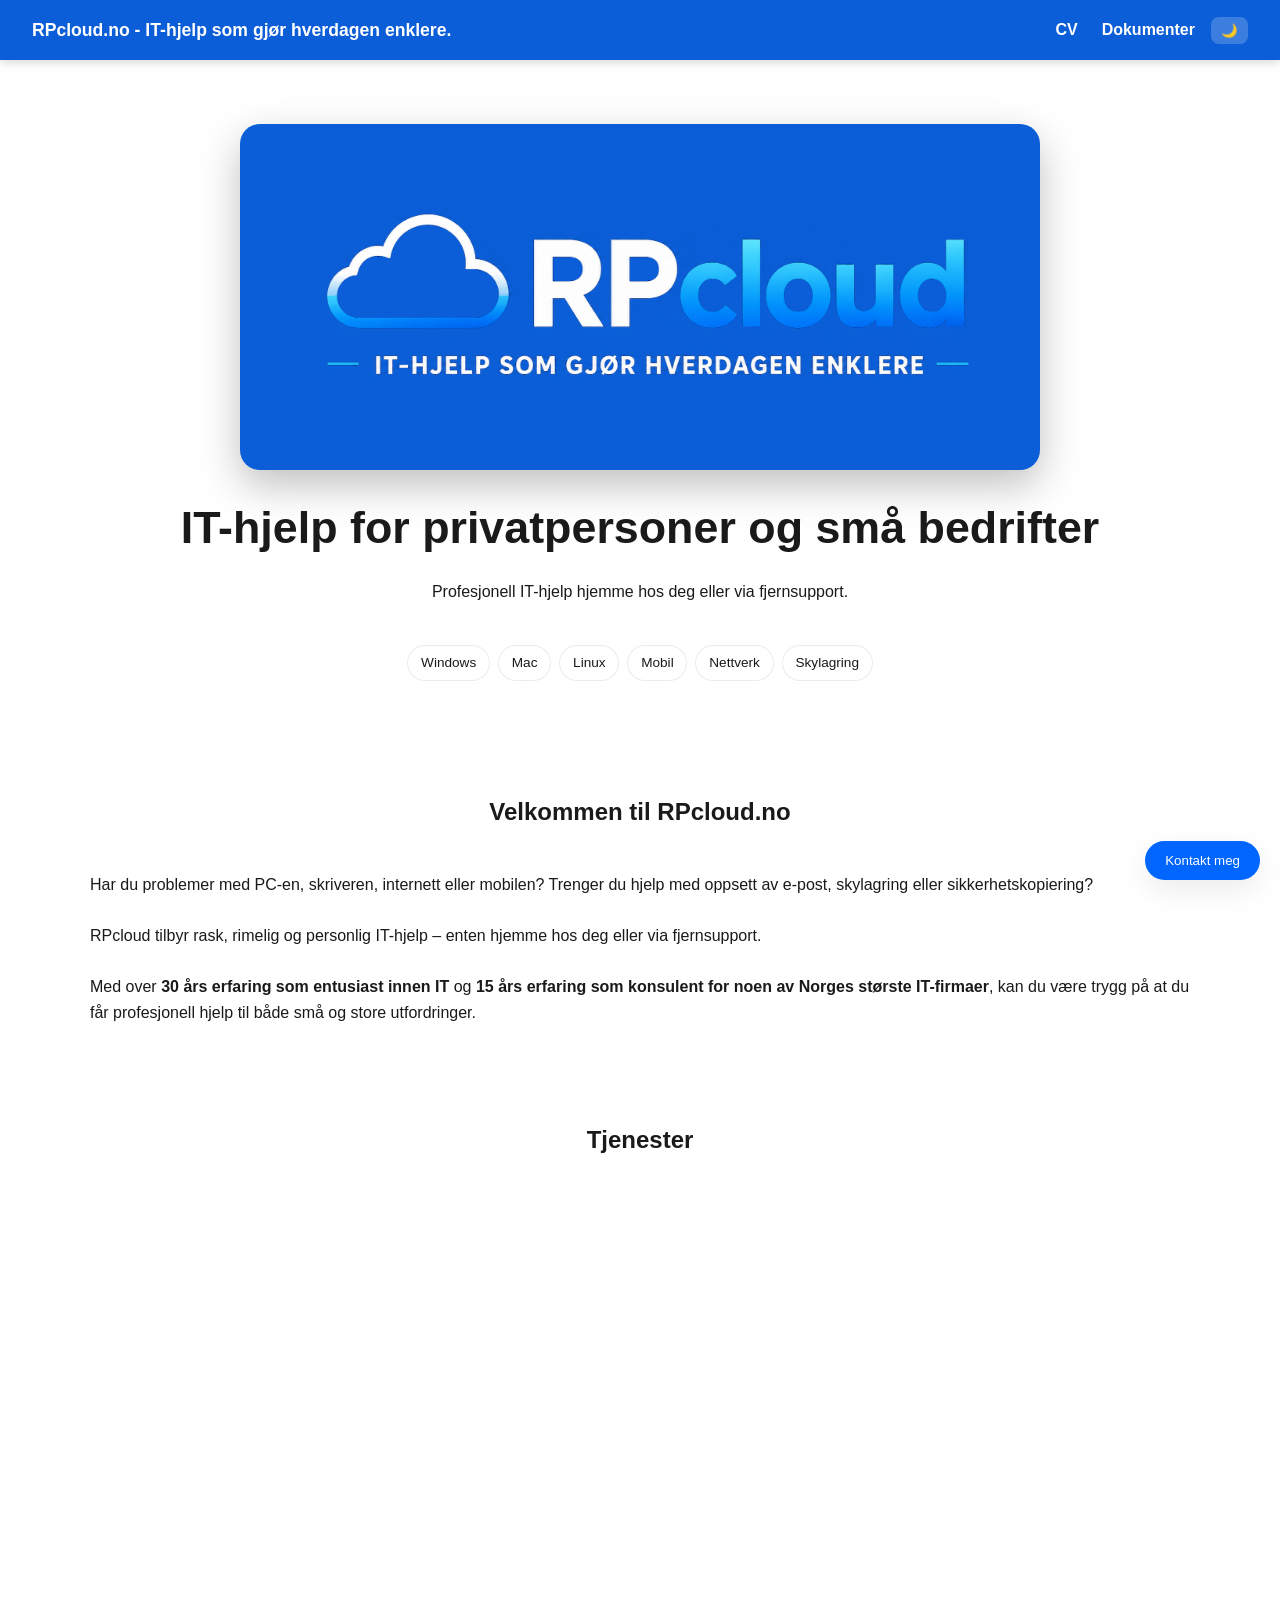
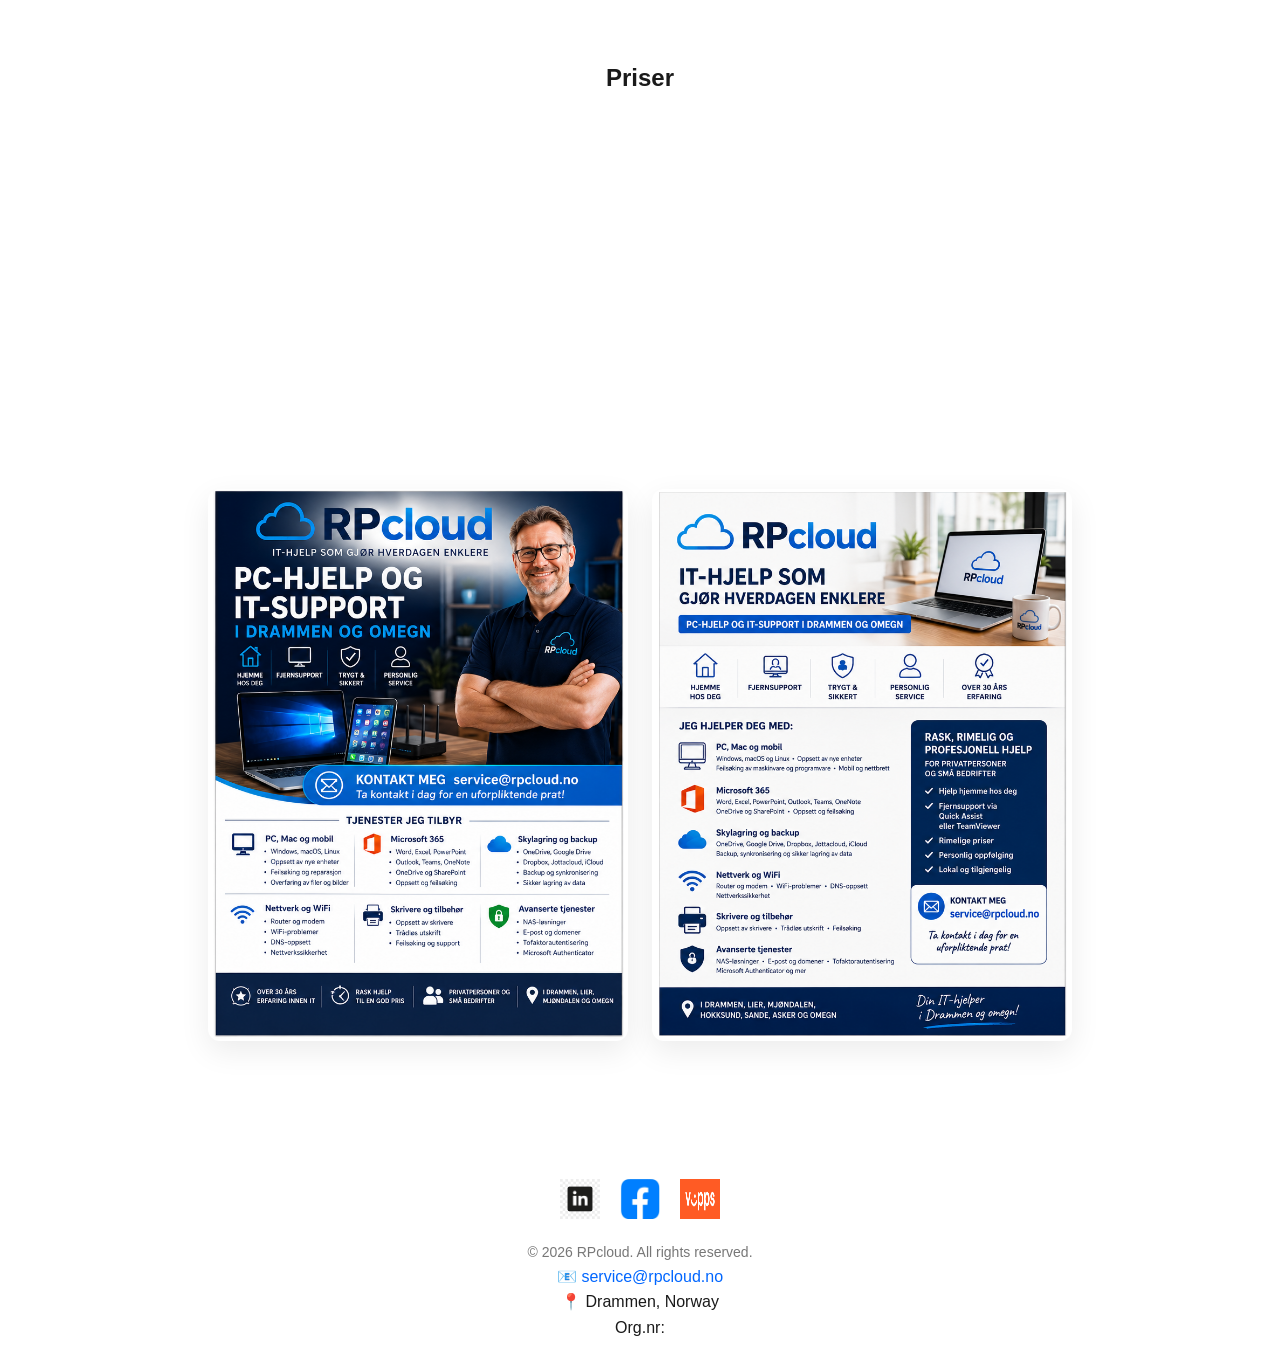
==== index.html @ 50115b96 "Update index.html" ====
<!DOCTYPE html>
<html lang="en">

<head>

    <!-- META + PAGE SETTINGS -->
    <meta charset="UTF-8">
    <meta name="viewport" content="width=device-width, initial-scale=1.0">

    <title>RPcloud.no | IT-hjelp for privatpersoner og små bedrifter</title>

    <link rel="icon" href="assets/favicon/favicon.png">

    <link rel="stylesheet" href="assets/css/styles.css">

    <!-- Open Graph / Social Sharing -->
    <meta property="og:title" content="RPcloud - IT-hjelp i Drammen">
    <meta property="og:description" content="Profesjonell IT-hjelp for PC, Mac, nettverk, skylagring og mer – hjemme hos deg eller via fjernsupport.">
    <meta property="og:type" content="website">
    <meta property="og:url" content="https://rpcloud.no/">
    <meta property="og:image" content="https://rpcloud.no/assets/img/branding/RPcloud_Blue_Trans.png">
    <meta property="og:image:width" content="1200">
    <meta property="og:image:height" content="630">

    <!-- Twitter Card -->
    <meta name="twitter:card" content="summary_large_image">
    <meta name="twitter:title" content="RPcloud - IT-hjelp i Drammen">
    <meta name="twitter:description" content="Profesjonell IT-hjelp for PC, Mac, nettverk, skylagring og mer.">
    <meta name="twitter:image" content="https://rpcloud.no/assets/img/branding/RPcloud_Blue_Trans.png">

</head>

<body>

    <!-- =========================================
        NAVBAR
    ========================================= -->

    <header class="navbar">

        <div class="logo">RPcloud.no - IT-hjelp som gjør hverdagen enklere.</div>

        <nav class="nav-links">
            <a href="pages/cv.html">CV</a>
            <a href="pages/documents.html">Dokumenter</a>
        </nav>

        <button id="theme-toggle">🌙</button>

    </header>


    <!-- =========================================
        HERO SECTION
    ========================================= -->

    <header class="hero">

        <div class="hero-inner container">

            <div class="logo-wrap">
                <img src="assets/img/branding/RPcloud_Blue_Trans.png"
                     alt="RPcloud Logo"
                     class="hero-logo">
            </div>

            <h1>IT-hjelp for privatpersoner og små bedrifter</h1>

            <p class="hero-subtitle">
                Profesjonell IT-hjelp hjemme hos deg eller via fjernsupport.
            </p>

            <div class="badges">
                <span>Windows</span>
                <span>Mac</span>
                <span>Linux</span>
                <span>Mobil</span>
                <span>Nettverk</span>
                <span>Skylagring</span>
            </div>

        </div>

    </header>


    <!-- =========================================
        ABOUT SECTION (UPDATED)
    ========================================= -->

    <section id="about" class="section container">

        <h2>Velkommen til RPcloud.no</h2>

        <div class="about">

            <p>
                Har du problemer med PC-en, skriveren, internett eller mobilen?
                Trenger du hjelp med oppsett av e-post, skylagring eller sikkerhetskopiering?
            </p>

            <br>

            <p>
                RPcloud tilbyr rask, rimelig og personlig IT-hjelp – enten hjemme hos deg eller via fjernsupport.
            </p>

            <br>


            <p>
                Med over <strong>30 års erfaring som entusiast innen IT</strong> og
                <strong>15 års erfaring som konsulent for noen av Norges største IT-firmaer</strong>,
                kan du være trygg på at du får profesjonell hjelp til både små og store utfordringer.
            </p>

        </div>

    </section>


    <!-- =========================================
        SERVICES SECTION
    ========================================= -->

    <section class="section container">

        <h2>Tjenester</h2>

        <div class="cards">

            <div class="card">
                <h3>PC, Mac og mobil</h3>
                <ul>
                    <li>Windows, macOS og Linux</li>
                    <li>Mobil og nettbrett</li>
                    <li>Oppsett av nye enheter</li>
                    <li>Feilsøking</li>
                </ul>
            </div>

            <div class="card">
                <h3>Microsoft 365</h3>
                <ul>
                    <li>Outlook</li>
                    <li>Teams</li>
                    <li>OneDrive</li>
                    <li>Office installasjon</li>
                </ul>
            </div>

            <div class="card">
                <h3>Skylagring</h3>
                <ul>
                    <li>OneDrive</li>
                    <li>Google Drive</li>
                    <li>Dropbox</li>
                </ul>
            </div>

            <div class="card">
                <h3>Nettverk</h3>
                <ul>
                    <li>WiFi-problemer</li>
                    <li>Routeroppsett</li>
                    <li>Sikkerhet</li>
                </ul>
            </div>

            <div class="card">
                <h3>Sikkerhetskopiering</h3>
                <ul>
                    <li>PC og Mac</li>
                    <li>Skylagring</li>
                    <li>Eksterne harddisker</li>
                </ul>
            </div>

            <div class="card">
                <h3>Fjernsupport</h3>
                <ul>
                    <li>Quick Assist</li>
                    <li>TeamViewer</li>
                    <li>Rask og enkel hjelp</li>
                </ul>
            </div>

        </div>

    </section>


    <!-- =========================================
        PRICING SECTION
    ========================================= -->

    <section class="section container">

        <h2>Priser</h2>

        <div class="price-grid">

            <div class="price-box">
                <h3>Fjernsupport</h3>
                <div class="price">kr 199,-</div>
                <p>Per time</p>
                <p>Minimumspris kr 199,-</p>
                <p>Quick Assist eller TeamViewer</p>
            </div>

            <div class="price-box">
                <h3>Hjemmebesøk</h3>
                <div class="price">kr 399,-</div>
                <p>Per time</p>
                <p>Minimumspris kr 399,-</p>
                <p>Drammen og omegn</p>
            </div>

        </div>

    </section>


    <!-- =========================================
        IMAGE / PROMO SECTION
    ========================================= -->

    <section class="section container center">

        <img src="assets/img/ui/rpcloud-add01.png"
             class="gallery-image"
             alt="Promo 1">

        <img src="assets/img/ui/rpcloud-add02.png"
             class="gallery-image"
             alt="Promo 2">

    </section>


    <!-- =========================================
        FLOATING BUTTONS
    ========================================= -->

    <button id="scrollTopBtn">↑</button>

    <button id="contactBtn">Kontakt meg</button>


    <!-- =========================================
        CONTACT MODAL
    ========================================= -->

    <div id="contact-modal" class="modal">

    <div class="modal-content contact-modal">

        <h2>Kontakt meg</h2>

        <form class="contact-form" action="https://formspree.io/f/xnjylrqz" method="POST">

                <div class="form-group">
                <label>Name</label>
                <input type="text" name="name" required>
                </div>

                <div class="form-group">
                <label>Email</label>
                <input type="email" name="email" required>
                </div>

                <div class="form-group">
                <label>Message</label>
                <textarea name="message" required></textarea>
                </div>

                <input type="hidden" name="_subject" value="New message from RPcloud.no">

                <button type="submit" class="btn full-width">Send</button>

            </form>

            <button id="close-modal" class="btn secondary">Close</button>

        </div>

    </div>


    <!-- =========================================
        JS ENTRY
    ========================================= -->

    <script src="assets/js/main.js"></script>


<footer class="site-footer">
  <div class="footer-icons">
    <a href="https://www.linkedin.com/in/rune-p-1a289059/" target="_blank" aria-label="LinkedIn">
      <img src="assets/img/ui/linkedin-icon.png" alt="LinkedIn">
    </a>

    <a href="https://www.facebook.com/profile.php?id=61590900236320" target="_blank" aria-label="Facebook">
      <img src="assets/img/ui/fb-icon.png" alt="Facebook">
    </a>

    <a href="https://vipps.no/" target="_blank" aria-label="Vipps">
      <img src="assets/img/ui/vipps-icon.png" alt="Vipps">
    </a>
  </div>

  <div class="footer-copy">
    © 2026 RPcloud. All rights reserved.
  </div>
  <div class="footer-contact">
            <p>📧 <a href="mailto:service@rpcloud.no">service@rpcloud.no</a></p>
            <p>📍 Drammen, Norway</p>
            <p>Org.nr: </p>
        </div>
</footer>
</body>

</html>
---- assets/css/styles.css ----
/* =========================================
   DESIGN SYSTEM / GLOBAL VARIABLES
   - Central place for colors, spacing, effects
   - Only theme-related variables live here
========================================= */

:root {
    --bg: #ffffff;
    --text: #1a1a1a;

    /* Card system */
    --card: rgba(255, 255, 255, 0.7);
    --border: rgba(0, 0, 0, 0.08);

    /* Accent */
    --accent: #0066ff;

    /* UI constants */
    --radius: 16px;
    --shadow: 0 10px 30px rgba(0,0,0,0.08);

    /* Blur */
    --blur: blur(12px);

    /* NAVBAR BRAND (fixed color) */
    --brand: #0b5ed7;
}


/* =========================================
   DARK MODE
========================================= */

[data-theme="dark"] {
    --bg: #0f1115;
    --text: #f5f5f5;

    --card: rgba(30, 30, 30, 0.6);
    --border: rgba(255, 255, 255, 0.08);

    --accent: #4da3ff;

    --shadow: 0 10px 30px rgba(0,0,0,0.4);
}


/* =========================================
   RESET
========================================= */

* {
    margin: 0;
    padding: 0;
    box-sizing: border-box;
}


/* =========================================
   BODY
========================================= */

body {
    font-family: Arial, sans-serif;

    background: var(--bg);
    color: var(--text);

    line-height: 1.6;

    transition: background 0.3s ease, color 0.3s ease;
}


/* =========================================
   NAVBAR (ALWAYS BRAND BLUE)
========================================= */

.navbar {
    position: sticky;
    top: 0;
    z-index: 1000;

    display: flex;
    align-items: center;

    padding: 1rem 2rem;

    background: var(--brand);
    color: white;

    box-shadow: 0 2px 10px rgba(0,0,0,0.18);
    transition: box-shadow 0.3s ease;
}

.navbar.scrolled {
    box-shadow: 0 6px 20px rgba(0,0,0,0.25);
}


/* Logo */
.logo {
    font-weight: bold;
    font-size: 1.1rem;
    color: white;
}


/* Nav links */
.nav-links {
    display: flex;
    gap: 1.5rem;
    margin-left: auto;
}

.nav-links a {
    color: white !important;
    text-decoration: none;
    font-weight: bold;
    transition: opacity 0.2s ease;
}

.nav-links a:hover {
    opacity: 0.75;
}


/* Theme toggle */
#theme-toggle {
    margin-left: 1rem;

    background: rgba(255,255,255,0.2);
    border: none;

    color: white;

    padding: 6px 10px;
    border-radius: 8px;

    cursor: pointer;
}

#theme-toggle:hover {
    background: rgba(255,255,255,0.3);
}


/* =========================================
   HERO
========================================= */

.hero {
    min-height: 50vh;

    display: flex;
    justify-content: center;
    align-items: flex-start;

    padding: 4rem 2rem;
}

.hero-inner {
    display: flex;
    flex-direction: column;
    align-items: center;
    text-align: center;

    gap: 1.5rem;
    max-width: 900px;
}

.hero h1 {
    font-size: 2.8rem;
    line-height: 1.2;
}


/* =========================================
   HERO LOGO (FLOATING CARD)
========================================= */

.hero-logo {
    width: 800px;
    max-width: 600%;
    height: auto;

    padding: 1rem;

    background: var(--brand);

    border-radius: 20px;

    box-shadow: 0 15px 40px rgba(0,0,0,0.25);

    animation: floatCard 6s ease-in-out infinite;

    transition: transform 0.3s ease;
}

.hero-logo:hover {
    transform: translateY(-6px) scale(1.02);
}


/* Floating animation */
@keyframes floatCard {
    0% { transform: translateY(0); }
    50% { transform: translateY(-10px); }
    100% { transform: translateY(0); }
}


/* =========================================
   SECTION TITLE FIX (IMPORTANT)
   - Centers "Tjenester", "Priser", etc.
========================================= */

.section h2 {
    text-align: center;
    margin-bottom: 2.5rem;
}


/* =========================================
   BADGES
========================================= */

.badges {
    display: flex;
    flex-wrap: wrap;
    gap: 0.5rem;
    justify-content: center;
    margin-top: 1rem;
}

.badges span {
    background: var(--card);
    border: 1px solid var(--border);

    padding: 0.4rem 0.8rem;
    border-radius: 999px;

    font-size: 0.85rem;
}


/* =========================================
   BUTTONS
========================================= */

.btn {
    display: inline-block;

    padding: 12px 24px;

    background: var(--accent);
    color: white;

    text-decoration: none;

    border-radius: 8px;

    cursor: pointer;

    transition: transform 0.2s ease, opacity 0.2s ease;
}

.btn:hover {
    transform: translateY(-2px);
    opacity: 0.9;
}

.btn.secondary {
    background: #555;
}


/* =========================================
   FLOATING BUTTONS
========================================= */

#scrollTopBtn {
    position: fixed;
    bottom: 20px;
    left: 20px;

    width: 50px;
    height: 50px;

    border: none;
    border-radius: 50%;

    cursor: pointer;

    display: none;

    background: var(--accent);
    color: white;

    box-shadow: var(--shadow);
}

#contactBtn {
    position: fixed;
    bottom: 20px;
    right: 20px;

    padding: 12px 20px;

    border: none;
    border-radius: 999px;

    background: var(--accent);
    color: white;

    cursor: pointer;

    box-shadow: var(--shadow);
}


/* =========================================
   CTA SECTION
========================================= */

.cta {
    text-align: center;
    padding: 5rem 2rem;

    background: linear-gradient(
        135deg,
        rgba(11, 94, 215, 0.08),
        transparent
    );

    border-radius: var(--radius);
}

.cta h2 {
    font-size: 2rem;
    margin-bottom: 1rem;
}

.cta p {
    max-width: 600px;
    margin: 0 auto 2rem auto;
    opacity: 0.85;
}


/* =========================================
   LAYOUT
========================================= */

.container {
    max-width: 1100px;
    margin: 0 auto;
    padding: 0 2rem;
}

/* =========================================
   CARDS
========================================= */

.cards {
    display: grid;
    grid-template-columns: repeat(auto-fit, minmax(260px, 1fr));
    gap: 1.5rem;
}

.card {
    background: var(--card);
    backdrop-filter: var(--blur);

    border: 1px solid var(--border);
    border-radius: var(--radius);

    padding: 1.5rem;

    box-shadow: var(--shadow);

    transition: transform 0.2s ease;
}

.card:hover {
    transform: translateY(-5px);
}


/* =========================================
   PRICING
========================================= */

.price-grid {
    display: grid;
    grid-template-columns: repeat(auto-fit, minmax(250px, 1fr));
    gap: 1.5rem;
}

.price-box {
    background: var(--card);
    backdrop-filter: var(--blur);

    border: 1px solid var(--border);
    border-radius: var(--radius);

    padding: 2rem;

    box-shadow: var(--shadow);
}

.price {
    font-size: 2rem;
    font-weight: bold;

    margin: 1rem 0;

    color: var(--accent);
}


/* =========================================
   GALLERY
========================================= */

.section.center {
    display: flex;
    justify-content: center;
    gap: 1.5rem;
    flex-wrap: wrap;
}

.gallery-image {
    width: 100%;
    max-width: 420px;

    border-radius: 12px;

    cursor: pointer;

    box-shadow: var(--shadow);

    transition: transform 0.2s ease;
}

.gallery-image:hover {
    transform: scale(1.02);
}


/* =========================================
   MODAL
========================================= */

.modal {
    display: none;

    position: fixed;
    inset: 0;

    background: rgba(0,0,0,0.6);

    justify-content: center;
    align-items: center;

    z-index: 9999;
}

.modal.active {
    display: flex;
}

.modal-content {
    background: var(--bg);

    padding: 2rem;

    border-radius: var(--radius);

    width: 90%;
    max-width: 500px;
}


/* =========================================
   LIGHTBOX
========================================= */

.lightbox {
    display: none;

    position: fixed;
    inset: 0;

    background: rgba(0,0,0,0.85);

    justify-content: center;
    align-items: center;

    z-index: 10000;
}

.lightbox.active {
    display: flex;
}

.lightbox img {
    max-width: 90%;
    max-height: 90%;

    border-radius: 10px;
}


/* =========================================
   SMOOTH SCROLL
========================================= */

html {
    scroll-behavior: smooth;
}

/* =========================================
   SECTION SPACING
========================================= */

.section {
    padding: 3rem 0; /* reduced from 6rem */
}


/* =========================================
   FOOTER
   - Contains social icons + copyright text
========================================= */

.site-footer {
    text-align: center;     /* centers all footer content */
    padding: 30px 20px;     /* space inside footer */
    margin-top: 60px;       /* space above footer */
}


/* =========================================
   FOOTER ICON ROW
   - Controls layout of social media icons
========================================= */

.footer-icons {
    display: flex;              /* horizontal layout */
    justify-content: center;    /* center icons horizontally */
    gap: 20px;                  /* spacing between icons */
    margin-bottom: 15px;        /* space below icons */
}


/* =========================================
   FOOTER ICON IMAGES
   - Social media logos (LinkedIn, Facebook, Vipps)
========================================= */

.footer-icons img {
    height: 40px;              /* uniform icon size */
    width: 40px;               /* keeps aspect ratio */
    transition: transform 0.2s ease; /* smooth hover effect */
}


/* Hover effect for icons */
.footer-icons img:hover {
    transform: scale(1.1);     /* slight zoom on hover */
}


/* =========================================
   FOOTER COPYRIGHT TEXT
========================================= */

.footer-copy {
    font-size: 14px;           /* small text size */
    color: #777;               /* muted gray color */
}
/* =========================================
   CONTACT MODAL FINAL MODERN FIX
   - Fixes layout issues seen in popup
   - Forces clean vertical stacking
   - Makes form look modern + aligned
========================================= */

/* Ensure modal centers properly */
.modal.active {
    display: flex;
    justify-content: center;
    align-items: center;
}

/* Modern card container (your redesign class) */
.contact-modal {
    width: 100%;
    max-width: 420px;

    background: var(--card);
    backdrop-filter: var(--blur);

    border-radius: var(--radius);
    border: 1px solid var(--border);

    padding: 2rem;

    box-shadow: var(--shadow);
}

/* Force vertical form layout */
.contact-form {
    display: flex;
    flex-direction: column;
    gap: 1rem;
}

/* Fix label spacing (prevents inline look) */
.form-group label {
    display: block;
    margin-bottom: 0.4rem;
}

/* CRITICAL FIX: inputs were not full width */
.contact-form input,
.contact-form textarea {
    width: 100%;
    display: block;

    padding: 10px 12px;

    border-radius: 10px;
    border: 1px solid var(--border);

    background: rgba(255,255,255,0.8);

    font-family: inherit;
    font-size: 1rem;

    outline: none;
}

/* Focus state (keeps your design system accent) */
.contact-form input:focus,
.contact-form textarea:focus {
    border-color: var(--accent);
    box-shadow: 0 0 0 3px rgba(0,102,255,0.15);
}

/* Textarea height consistency */
.contact-form textarea {
    min-height: 120px;
    resize: vertical;
}

/* Button alignment */
.full-width {
    width: 100%;
}
/* ================================
   LINKS (DARK MODE FIX)
================================ */
a {
    color: var(--accent);
    text-decoration: none;
}

a:hover {
    text-decoration: underline;
}

/* Ensure links stay readable in dark mode cards */
.card a {
    color: var(--accent);
}

[data-theme="dark"] .card a {
    color: #7ab8ff; /* slightly brighter for dark bg */
}

[data-theme="dark"] a {
    color: #7ab8ff;
}
/* ================================
   DOCS PAGE HERO FIX (ONLY THIS PAGE)
================================ */

.docs-page .hero {
    min-height: auto;
    padding: 2rem 2rem 1rem 2rem;
}
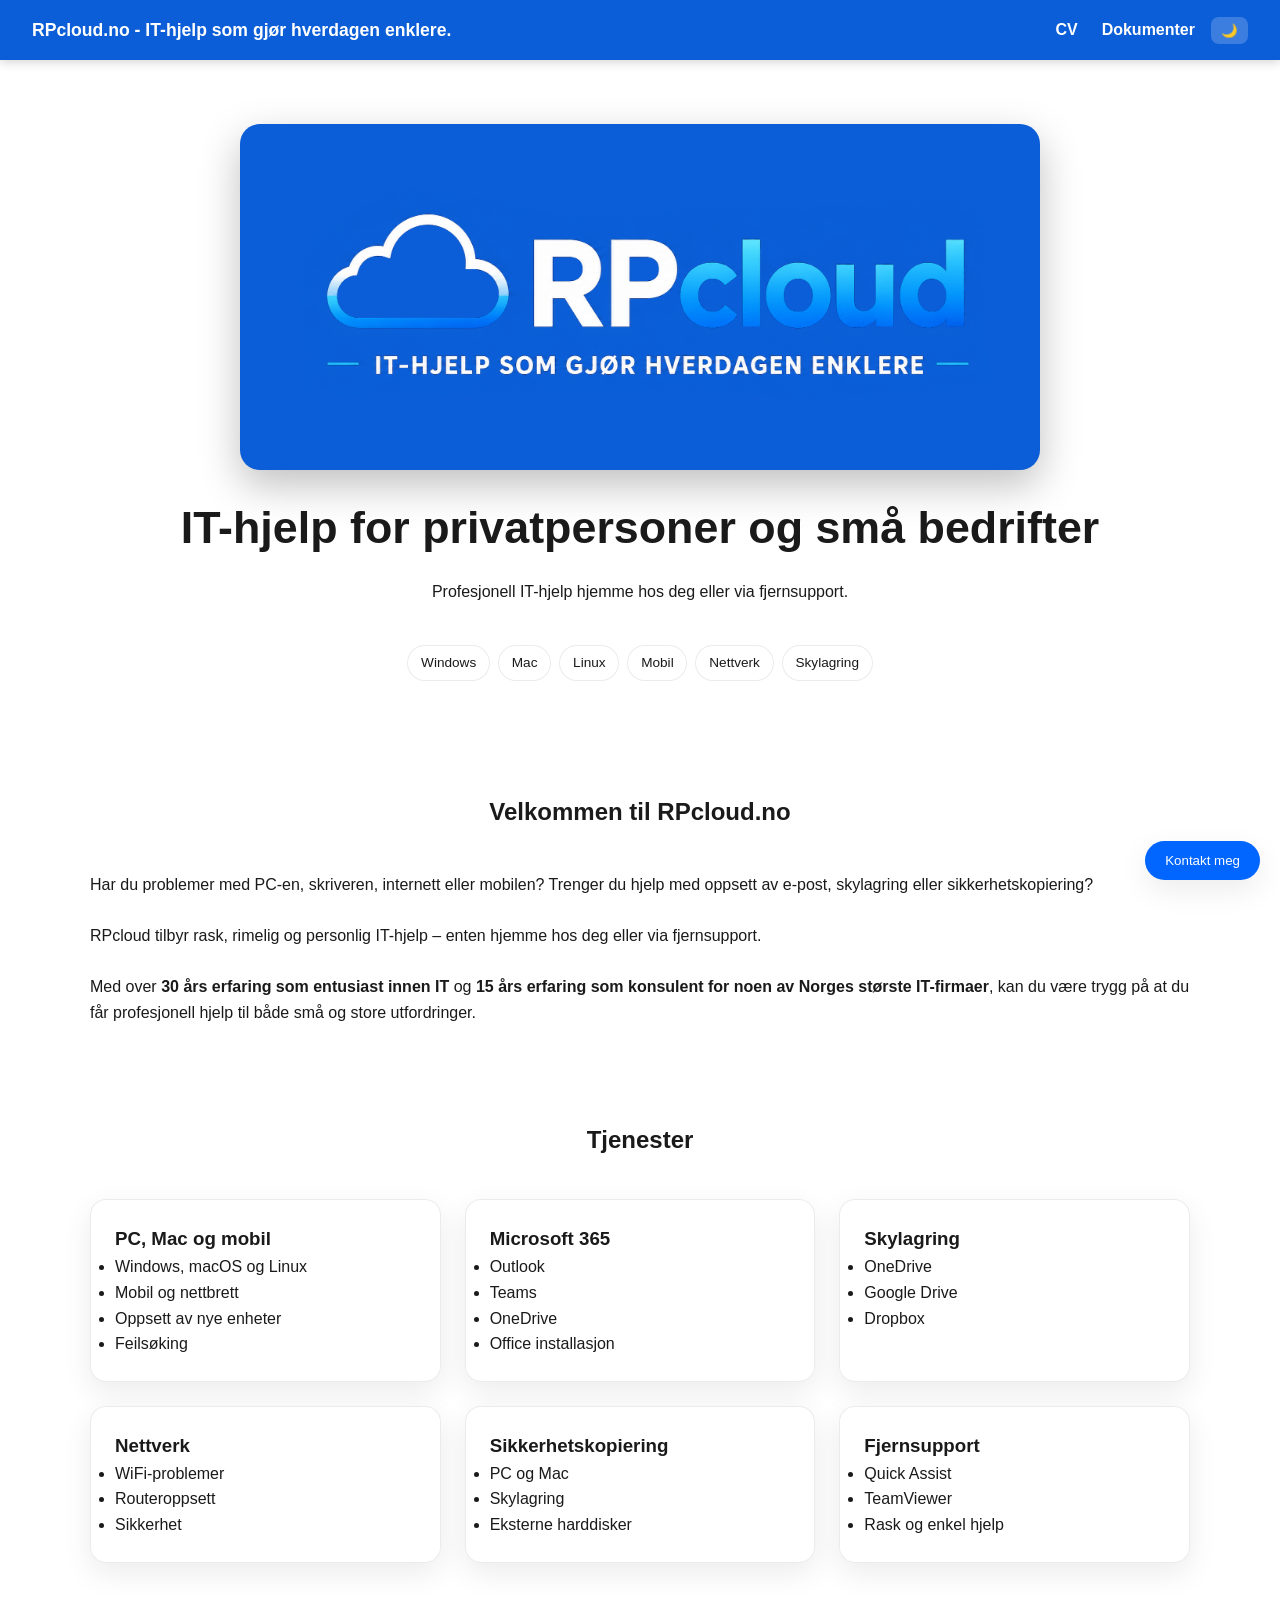
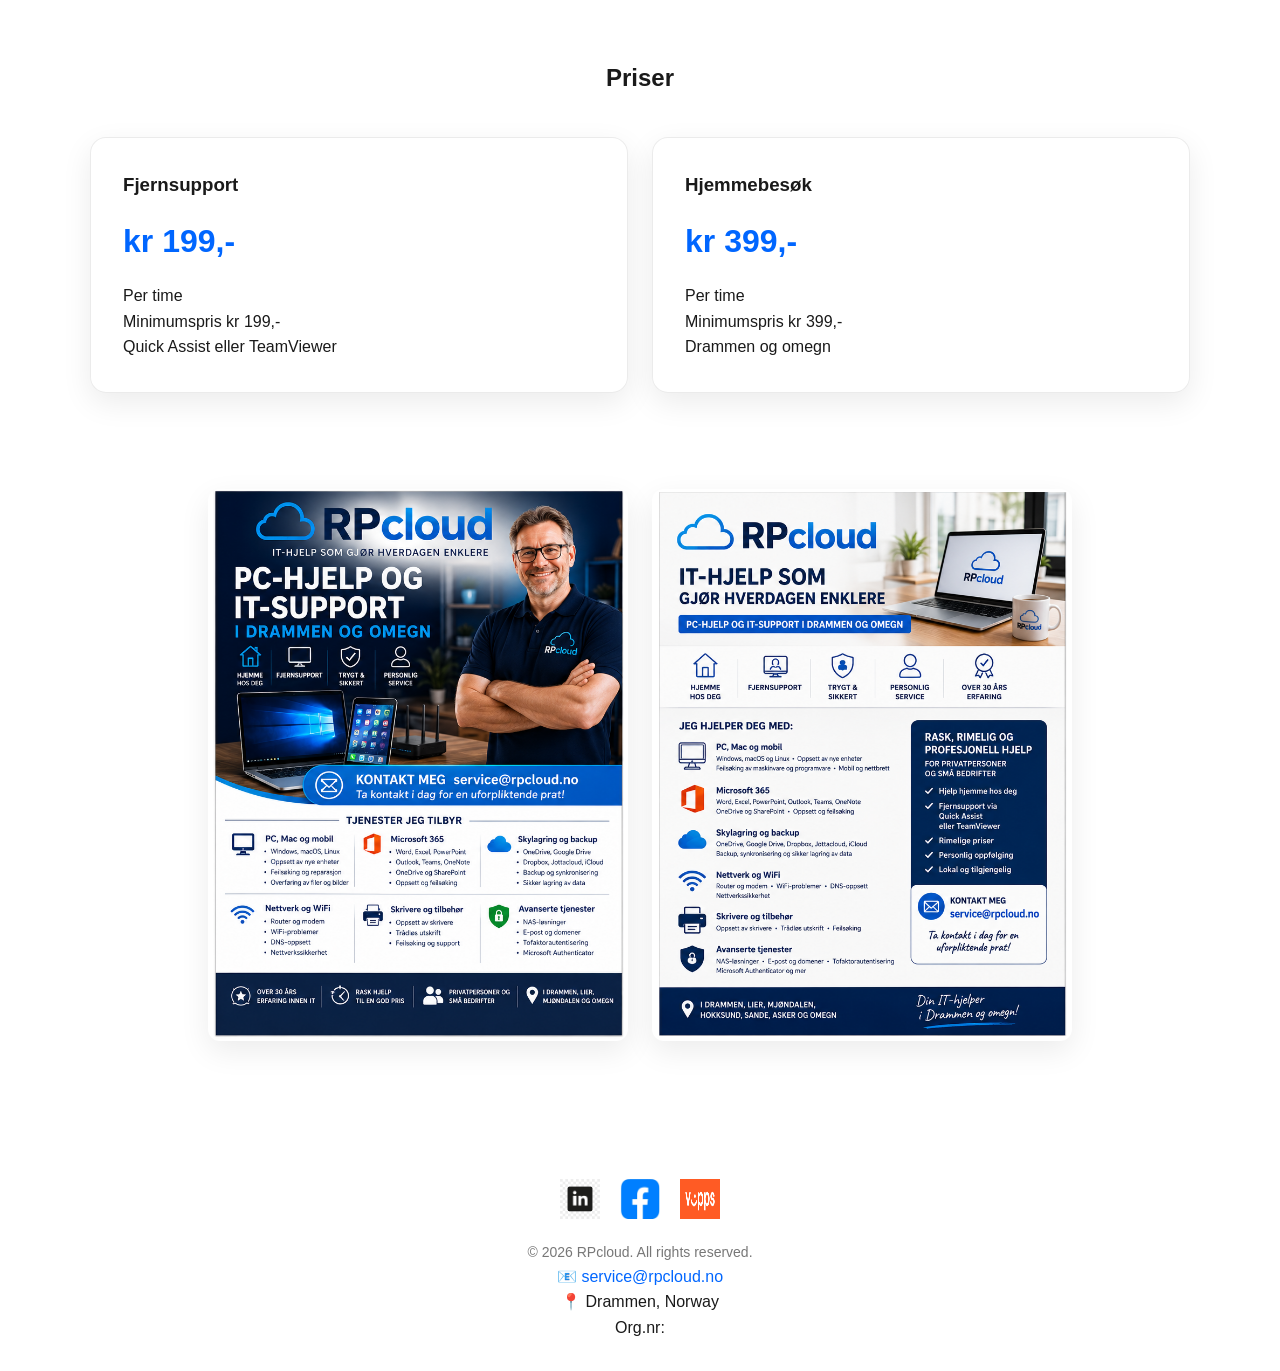
==== commit 2bbdadae: "Added mobile compatability to all pages." ====
--- a/index.html
+++ b/index.html
@@ -5,6 +5,7 @@
 
     <!-- META + PAGE SETTINGS -->
     <meta charset="UTF-8">
+    <meta name="viewport" content="width=device-width, initial-scale=1.0">
     <meta name="viewport" content="width=device-width, initial-scale=1.0">
 
     <title>RPcloud.no | IT-hjelp for privatpersoner og små bedrifter</title>
--- a/assets/css/styles.css
+++ b/assets/css/styles.css
@@ -209,6 +209,16 @@
     100% { transform: translateY(0); }
 }
 
+/* PROFILE IMAGE - circular + centered */
+.profile-image {
+    width: 160px;
+    height: 160px;
+    border-radius: 50%;
+    object-fit: cover;
+    display: block;
+    margin: 0 auto 1.5rem auto;
+    box-shadow: var(--shadow);
+}
 
 /* =========================================
    SECTION TITLE FIX (IMPORTANT)
@@ -690,4 +700,249 @@
 .docs-page .hero {
     min-height: auto;
     padding: 2rem 2rem 1rem 2rem;
+}
+.btn {
+    color: #fff !important;
+    font-weight: 700;
+}
+/* CV MODAL + CLICKABLE ITEMS */
+.cv-item {
+    cursor: pointer;
+    transition: transform 0.2s ease;
+}
+
+.cv-item:hover {
+    transform: translateY(-5px);
+}
+
+/* center document CTA */
+.cv-doc-card {
+    text-align: center;
+}
+/* ================================
+   CV DOCUMENT CTA FIX
+================================ */
+
+.cv-doc-card {
+    text-align: center;
+}
+
+/* Center button properly */
+.cv-doc-card .btn {
+    display: inline-block;
+    margin-top: 10px;
+}
+
+/* Force button text ALWAYS white */
+.cv-doc-card .btn,
+.cv-doc-card .btn strong {
+    color: #fff !important;
+    font-weight: 700;
+}
+
+/* ================================
+   CV MODAL ENHANCED STYLING
+================================ */
+
+#cv-modal {
+    display: none;
+    position: fixed;
+    inset: 0;
+    background: rgba(0,0,0,0.6);
+    justify-content: center;
+    align-items: center;
+    z-index: 9999;
+}
+
+#cv-modal.active {
+    display: flex;
+}
+
+#cv-modal .modal-content {
+    background: var(--bg);
+    padding: 2rem;
+    border-radius: var(--radius);
+    width: 90%;
+    max-width: 500px;
+    box-shadow: var(--shadow);
+    text-align: center;
+}
+
+.cv-item {
+    cursor: pointer;
+}
+
+.cv-item:hover {
+    transform: translateY(-5px);
+}
+/* =========================================
+   BUTTON FIX (GLOBAL SAFETY)
+========================================= */
+
+.btn {
+    color: #fff;
+    font-weight: 600;
+}
+
+/* Ensure strong text inside buttons stays white */
+.btn strong {
+    color: #fff;
+}
+
+
+/* =========================================
+   CV DOCUMENT CARD
+========================================= */
+
+.cv-doc-card {
+    text-align: center;
+}
+
+.cv-doc-card .btn {
+    display: inline-block;
+    margin-top: 10px;
+}
+
+
+/* =========================================
+   CV MODAL
+========================================= */
+
+#cv-modal {
+    display: none;
+    position: fixed;
+    inset: 0;
+    background: rgba(0,0,0,0.6);
+    justify-content: center;
+    align-items: center;
+    z-index: 9999;
+}
+
+#cv-modal.active {
+    display: flex;
+}
+
+#cv-modal .modal-content {
+    background: var(--bg);
+    padding: 2rem;
+    border-radius: var(--radius);
+    width: 90%;
+    max-width: 500px;
+    text-align: center;
+    box-shadow: var(--shadow);
+}
+
+
+/* =========================================
+   CV CARDS INTERACTION
+========================================= */
+
+.cv-item {
+    cursor: pointer;
+    transition: transform 0.2s ease;
+}
+
+.cv-item:hover {
+    transform: translateY(-5px);
+}
+/* =========================================
+   MOBILE RESPONSIVENESS
+========================================= */
+
+@media (max-width: 768px) {
+
+    /* GLOBAL TEXT + SPACING */
+    body {
+        font-size: 15px;
+    }
+
+    .container {
+        padding: 0 1rem;
+    }
+
+    /* NAVBAR */
+    .navbar {
+        flex-direction: column;
+        align-items: flex-start;
+        gap: 0.5rem;
+        padding: 1rem;
+    }
+
+    .nav-links {
+        margin-left: 0;
+        flex-wrap: wrap;
+        gap: 0.8rem;
+    }
+
+    /* HERO */
+    .hero {
+        padding: 2rem 1rem;
+    }
+
+    .hero h1 {
+        font-size: 1.8rem;
+    }
+
+    .hero-inner {
+        gap: 1rem;
+    }
+
+    /* BADGES */
+    .badges {
+        justify-content: center;
+    }
+
+    /* BUTTONS */
+    .hero-buttons {
+        display: flex;
+        flex-direction: column;
+        width: 100%;
+        gap: 0.5rem;
+    }
+
+    .hero-buttons .btn {
+        width: 100%;
+        text-align: center;
+    }
+
+    /* CARDS GRID → STACK */
+    .cards {
+        grid-template-columns: 1fr;
+    }
+
+    .price-grid {
+        grid-template-columns: 1fr;
+    }
+
+    /* FLOATING BUTTONS */
+    #scrollTopBtn {
+        bottom: 15px;
+        left: 15px;
+        width: 45px;
+        height: 45px;
+    }
+
+    #contactBtn {
+        bottom: 15px;
+        right: 15px;
+        padding: 10px 16px;
+        font-size: 14px;
+    }
+
+    /* FOOTER */
+    .footer-icons {
+        flex-wrap: wrap;
+        gap: 15px;
+    }
+
+    .footer-icons img {
+        width: 34px;
+        height: 34px;
+    }
+
+    /* PROFILE IMAGE */
+    .profile-image {
+        width: 120px;
+        height: 120px;
+    }
 }
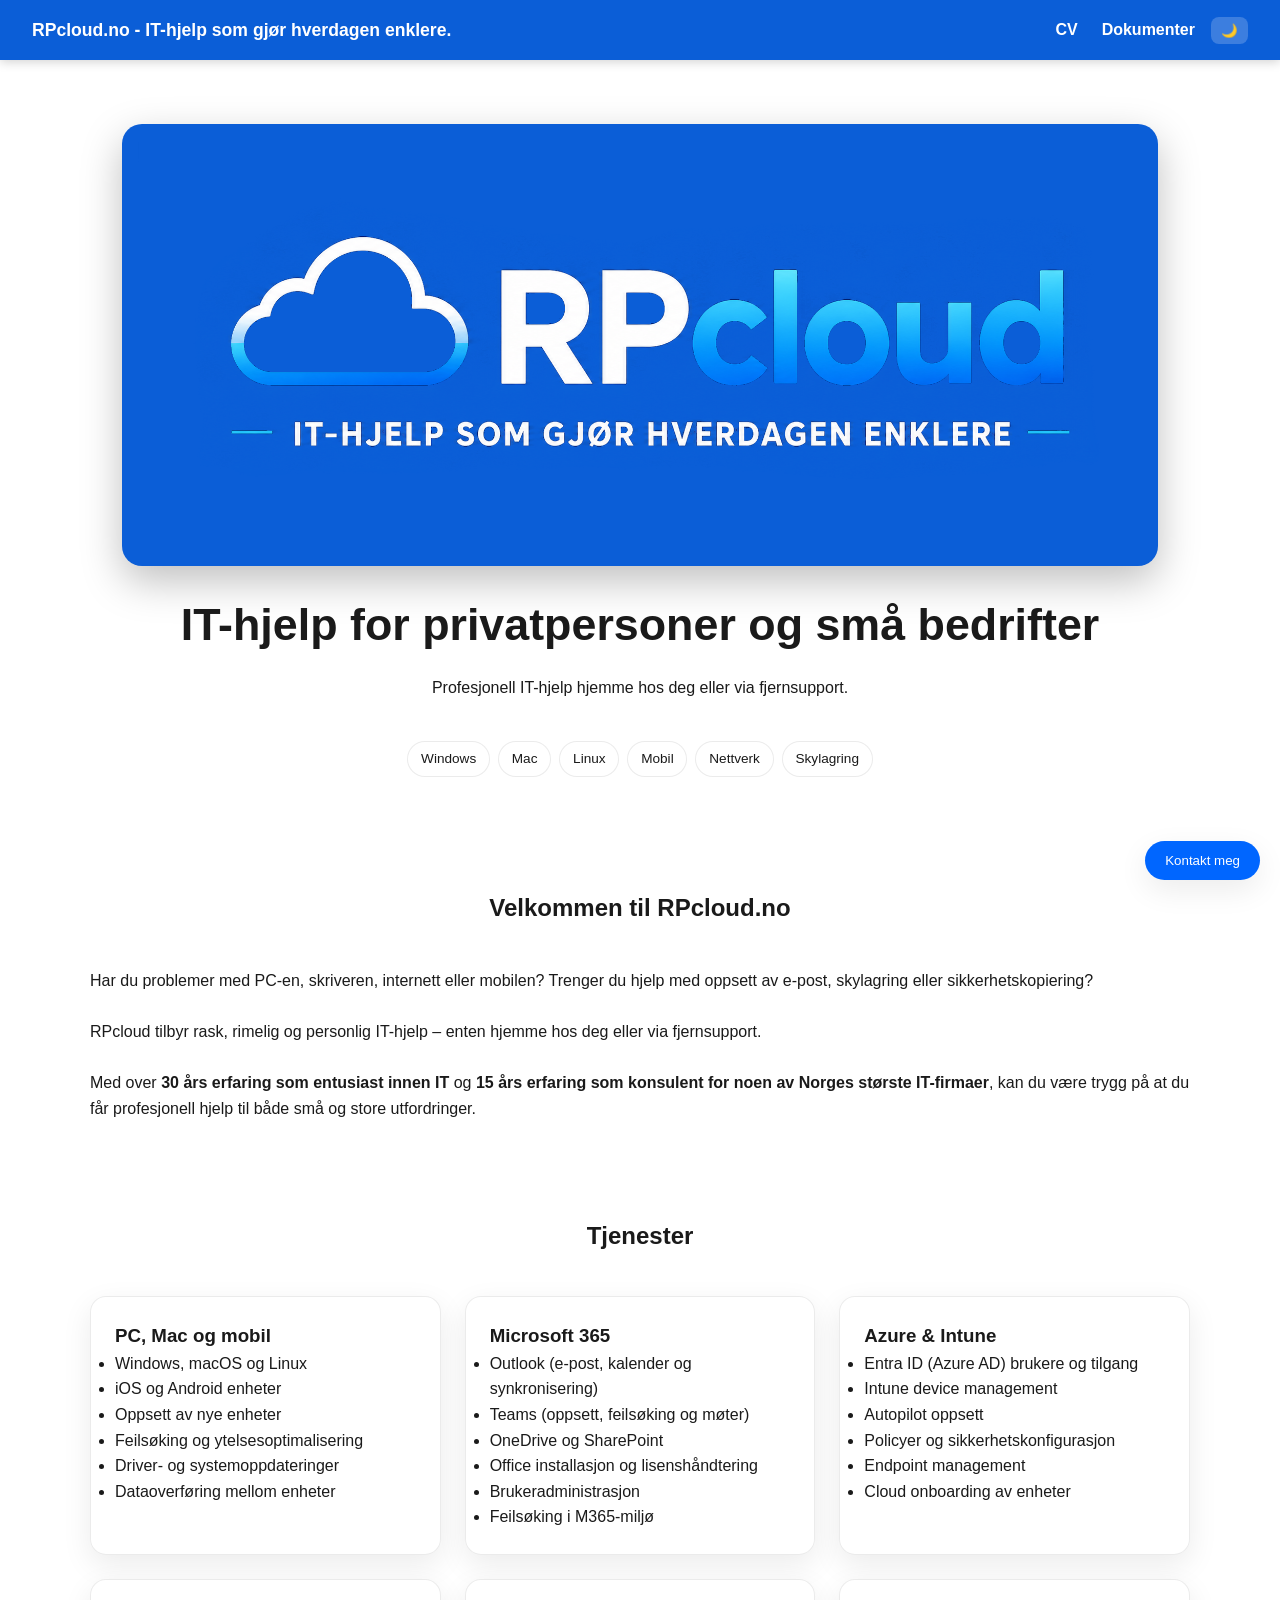
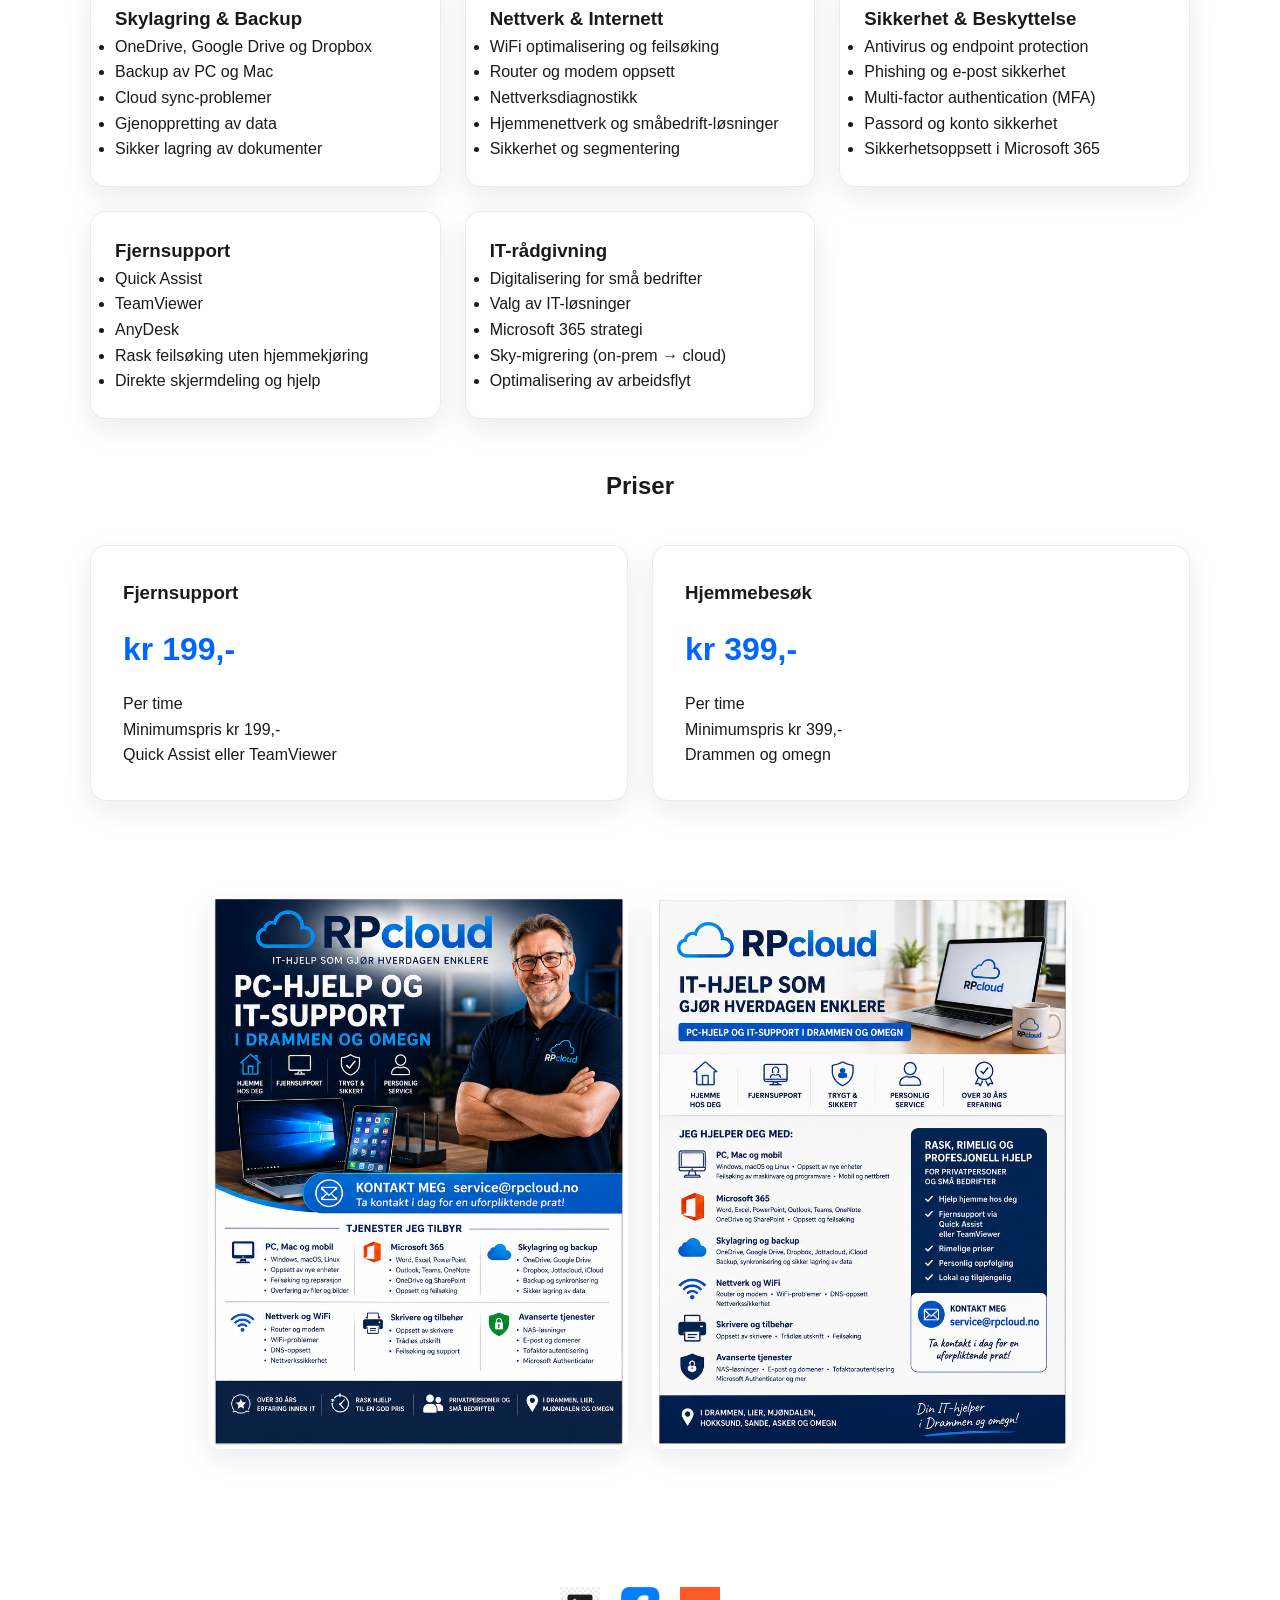
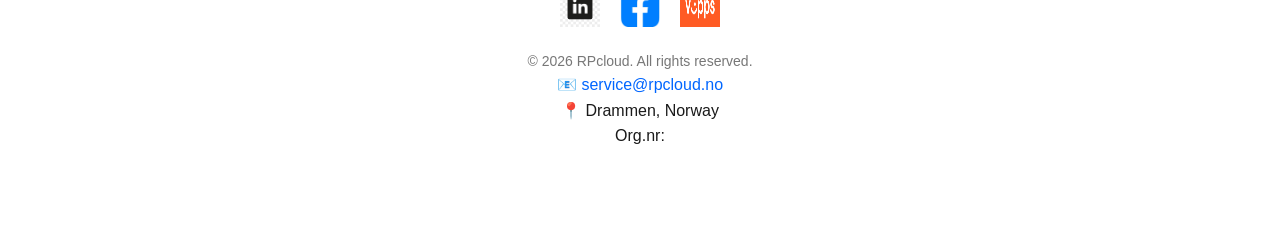
==== commit 18d57e06: "Update index.html" ====
--- a/index.html
+++ b/index.html
@@ -126,70 +126,103 @@
 
     <section class="section container">
 
-        <h2>Tjenester</h2>
-
-        <div class="cards">
-
-            <div class="card">
-                <h3>PC, Mac og mobil</h3>
-                <ul>
-                    <li>Windows, macOS og Linux</li>
-                    <li>Mobil og nettbrett</li>
-                    <li>Oppsett av nye enheter</li>
-                    <li>Feilsøking</li>
-                </ul>
-            </div>
-
-            <div class="card">
-                <h3>Microsoft 365</h3>
-                <ul>
-                    <li>Outlook</li>
-                    <li>Teams</li>
-                    <li>OneDrive</li>
-                    <li>Office installasjon</li>
-                </ul>
-            </div>
-
-            <div class="card">
-                <h3>Skylagring</h3>
-                <ul>
-                    <li>OneDrive</li>
-                    <li>Google Drive</li>
-                    <li>Dropbox</li>
-                </ul>
-            </div>
-
-            <div class="card">
-                <h3>Nettverk</h3>
-                <ul>
-                    <li>WiFi-problemer</li>
-                    <li>Routeroppsett</li>
-                    <li>Sikkerhet</li>
-                </ul>
-            </div>
-
-            <div class="card">
-                <h3>Sikkerhetskopiering</h3>
-                <ul>
-                    <li>PC og Mac</li>
-                    <li>Skylagring</li>
-                    <li>Eksterne harddisker</li>
-                </ul>
-            </div>
-
-            <div class="card">
-                <h3>Fjernsupport</h3>
-                <ul>
-                    <li>Quick Assist</li>
-                    <li>TeamViewer</li>
-                    <li>Rask og enkel hjelp</li>
-                </ul>
-            </div>
-
-        </div>
-
-    </section>
-
+        
+    <h2>Tjenester</h2>
+
+    <div class="cards">
+
+    <div class="card">
+        <h3>PC, Mac og mobil</h3>
+        <ul>
+            <li>Windows, macOS og Linux</li>
+            <li>iOS og Android enheter</li>
+            <li>Oppsett av nye enheter</li>
+            <li>Feilsøking og ytelsesoptimalisering</li>
+            <li>Driver- og systemoppdateringer</li>
+            <li>Dataoverføring mellom enheter</li>
+        </ul>
+    </div>
+
+    <div class="card">
+        <h3>Microsoft 365</h3>
+        <ul>
+            <li>Outlook (e-post, kalender og synkronisering)</li>
+            <li>Teams (oppsett, feilsøking og møter)</li>
+            <li>OneDrive og SharePoint</li>
+            <li>Office installasjon og lisenshåndtering</li>
+            <li>Brukeradministrasjon</li>
+            <li>Feilsøking i M365-miljø</li>
+        </ul>
+    </div>
+
+    <div class="card">
+        <h3>Azure & Intune</h3>
+        <ul>
+            <li>Entra ID (Azure AD) brukere og tilgang</li>
+            <li>Intune device management</li>
+            <li>Autopilot oppsett</li>
+            <li>Policyer og sikkerhetskonfigurasjon</li>
+            <li>Endpoint management</li>
+            <li>Cloud onboarding av enheter</li>
+        </ul>
+    </div>
+
+    <div class="card">
+        <h3>Skylagring & Backup</h3>
+        <ul>
+            <li>OneDrive, Google Drive og Dropbox</li>
+            <li>Backup av PC og Mac</li>
+            <li>Cloud sync-problemer</li>
+            <li>Gjenoppretting av data</li>
+            <li>Sikker lagring av dokumenter</li>
+        </ul>
+    </div>
+
+    <div class="card">
+        <h3>Nettverk & Internett</h3>
+        <ul>
+            <li>WiFi optimalisering og feilsøking</li>
+            <li>Router og modem oppsett</li>
+            <li>Nettverksdiagnostikk</li>
+            <li>Hjemmenettverk og småbedrift-løsninger</li>
+            <li>Sikkerhet og segmentering</li>
+        </ul>
+    </div>
+
+    <div class="card">
+        <h3>Sikkerhet & Beskyttelse</h3>
+        <ul>
+            <li>Antivirus og endpoint protection</li>
+            <li>Phishing og e-post sikkerhet</li>
+            <li>Multi-factor authentication (MFA)</li>
+            <li>Passord og konto sikkerhet</li>
+            <li>Sikkerhetsoppsett i Microsoft 365</li>
+        </ul>
+    </div>
+
+    <div class="card">
+        <h3>Fjernsupport</h3>
+        <ul>
+            <li>Quick Assist</li>
+            <li>TeamViewer</li>
+            <li>AnyDesk</li>
+            <li>Rask feilsøking uten hjemmekjøring</li>
+            <li>Direkte skjermdeling og hjelp</li>
+        </ul>
+    </div>
+
+    <div class="card">
+        <h3>IT-rådgivning</h3>
+        <ul>
+            <li>Digitalisering for små bedrifter</li>
+            <li>Valg av IT-løsninger</li>
+            <li>Microsoft 365 strategi</li>
+            <li>Sky-migrering (on-prem → cloud)</li>
+            <li>Optimalisering av arbeidsflyt</li>
+        </ul>
+    </div>
+
+</div>
 
     <!-- =========================================
         PRICING SECTION
--- a/assets/css/styles.css
+++ b/assets/css/styles.css
@@ -180,8 +180,8 @@
 ========================================= */
 
 .hero-logo {
-    width: 800px;
-    max-width: 600%;
+    width: 100%;
+    max-width: 520px;
     height: auto;
 
     padding: 1rem;
@@ -945,4 +945,57 @@
         width: 120px;
         height: 120px;
     }
+}
+/* ================================
+   RESPONSIVE FIXES (MOBILE)
+================================ */
+
+img {
+    max-width: 100%;
+    height: auto;
+}
+
+/* HERO logo scaling fix */
+.hero-logo {
+    max-width: 100%;
+    height: auto;
+}
+
+/* Prevent hero text overflow */
+.hero h1 {
+    word-break: break-word;
+}
+
+/* Better padding on small screens */
+@media (max-width: 768px) {
+
+    .hero {
+        padding: 2rem 1rem;
+    }
+
+    .hero h1 {
+        font-size: 2rem;
+    }
+
+    .hero-buttons {
+        display: flex;
+        flex-direction: column;
+        gap: 10px;
+        align-items: center;
+    }
+
+    .nav-links {
+        gap: 0.8rem;
+        flex-wrap: wrap;
+    }
+
+    .container {
+        padding: 0 1rem;
+    }
+}
+
+@media (max-width: 768px) {
+    .hero-logo {
+        max-width: 280px;
+    }
 }
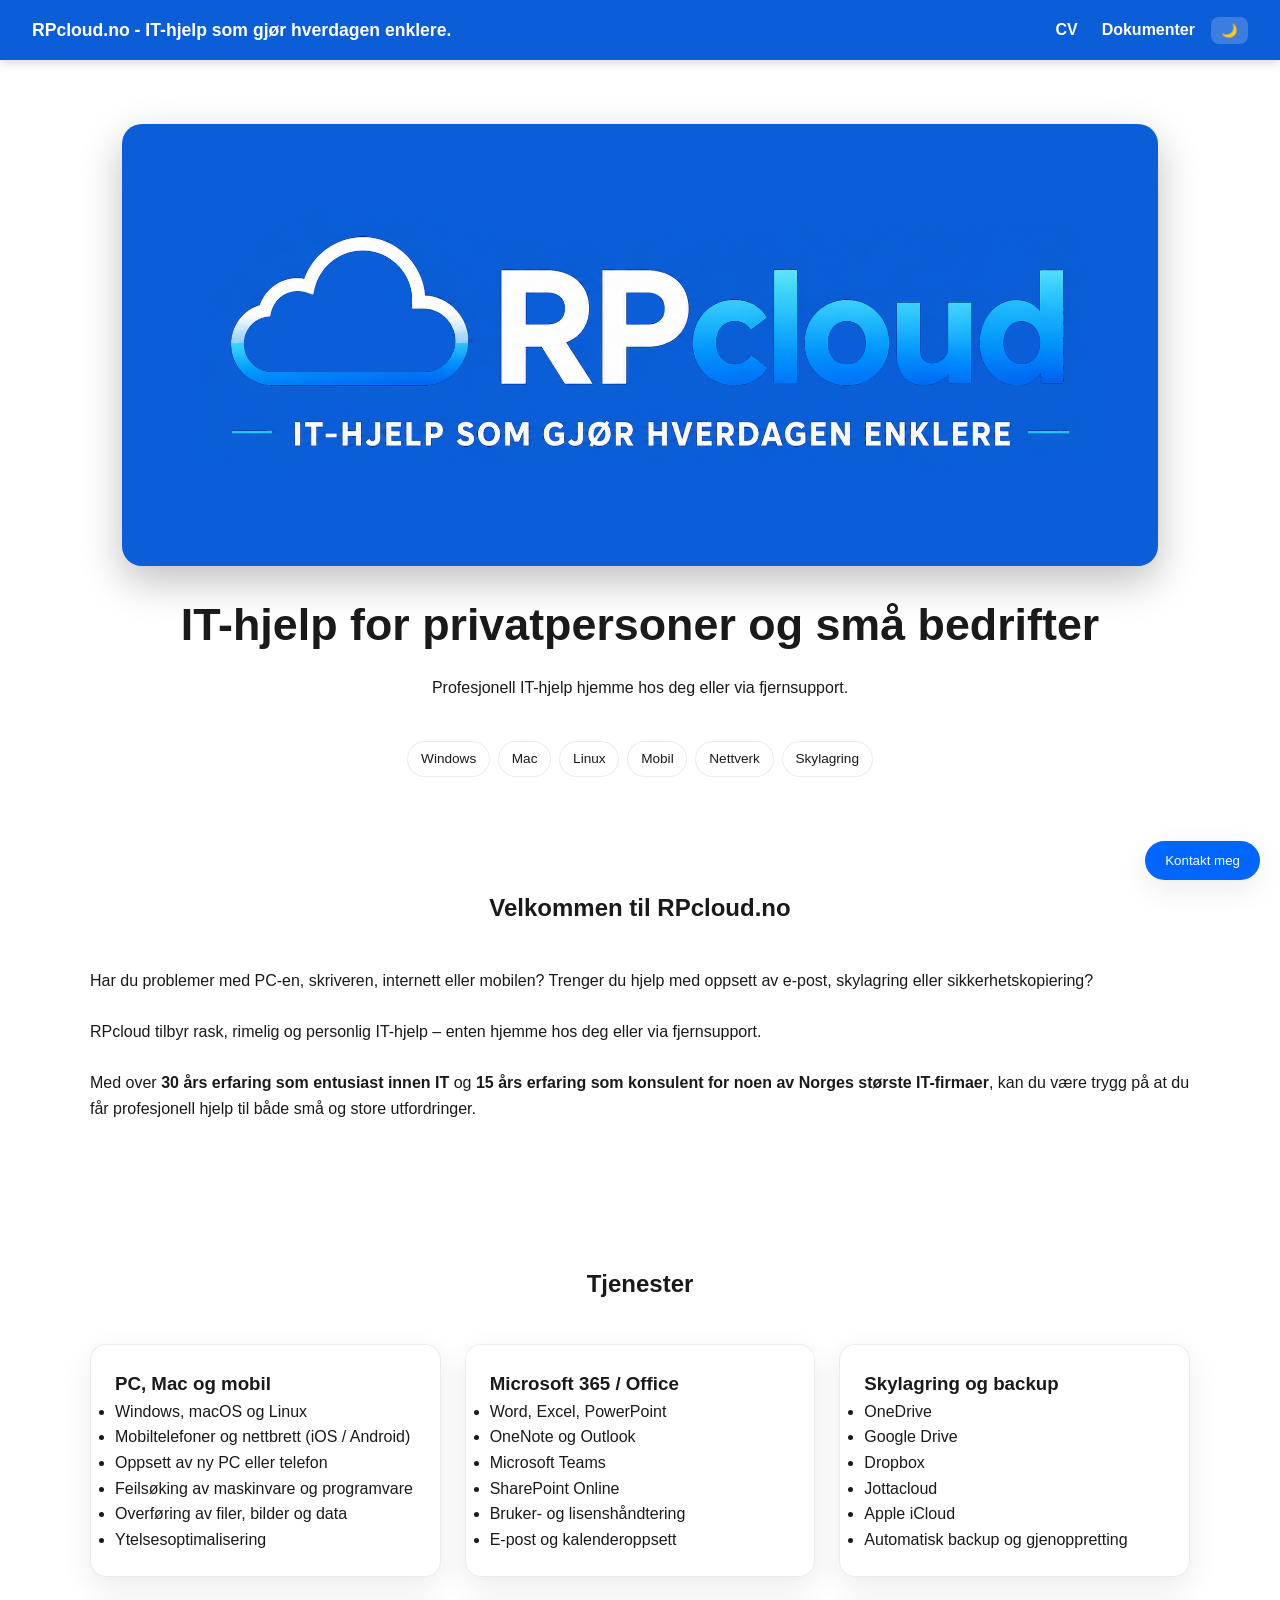
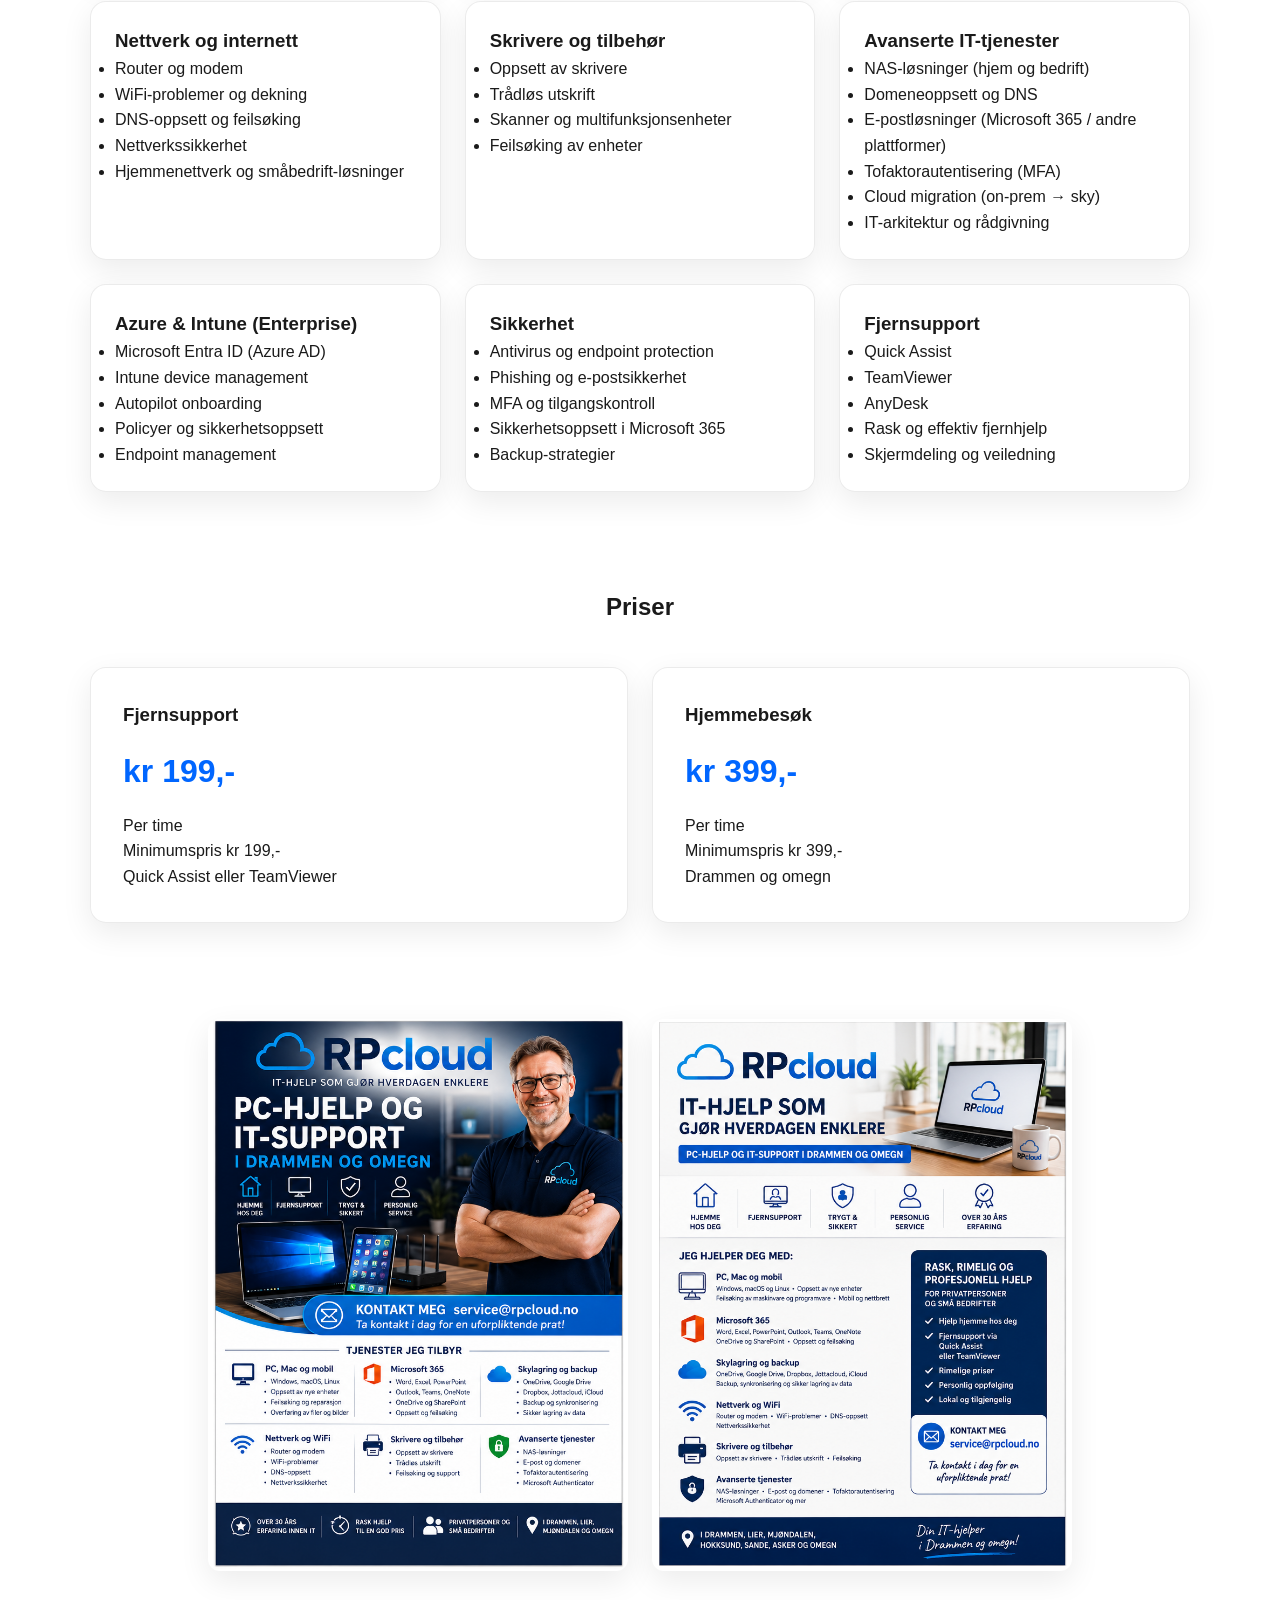
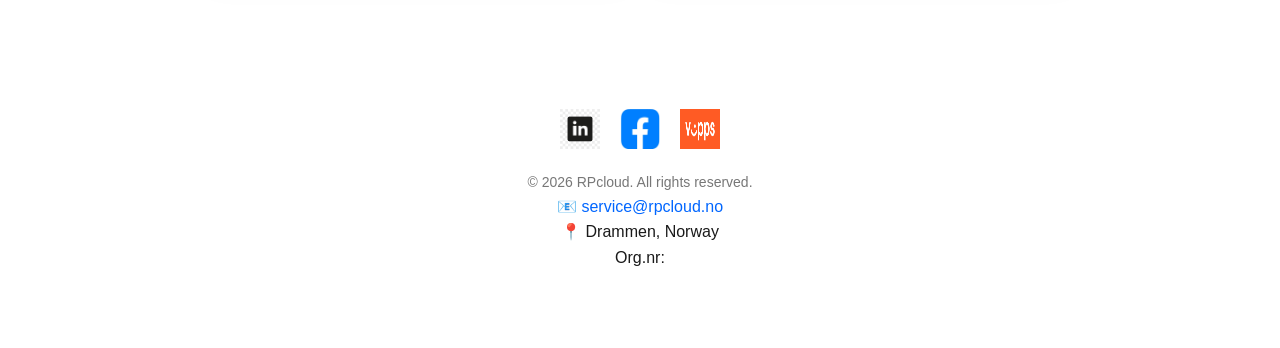
==== commit a809ec38: "Updated "tjenester"" ====
--- a/index.html
+++ b/index.html
@@ -127,76 +127,100 @@
     <section class="section container">
 
         
-    <h2>Tjenester</h2>
-
-    <div class="cards">
+    <section class="section container">
+
+<h2>Tjenester</h2>
+
+<div class="cards">
 
     <div class="card">
         <h3>PC, Mac og mobil</h3>
         <ul>
             <li>Windows, macOS og Linux</li>
-            <li>iOS og Android enheter</li>
-            <li>Oppsett av nye enheter</li>
-            <li>Feilsøking og ytelsesoptimalisering</li>
-            <li>Driver- og systemoppdateringer</li>
-            <li>Dataoverføring mellom enheter</li>
-        </ul>
-    </div>
-
-    <div class="card">
-        <h3>Microsoft 365</h3>
-        <ul>
-            <li>Outlook (e-post, kalender og synkronisering)</li>
-            <li>Teams (oppsett, feilsøking og møter)</li>
-            <li>OneDrive og SharePoint</li>
-            <li>Office installasjon og lisenshåndtering</li>
-            <li>Brukeradministrasjon</li>
-            <li>Feilsøking i M365-miljø</li>
-        </ul>
-    </div>
-
-    <div class="card">
-        <h3>Azure & Intune</h3>
-        <ul>
-            <li>Entra ID (Azure AD) brukere og tilgang</li>
+            <li>Mobiltelefoner og nettbrett (iOS / Android)</li>
+            <li>Oppsett av ny PC eller telefon</li>
+            <li>Feilsøking av maskinvare og programvare</li>
+            <li>Overføring av filer, bilder og data</li>
+            <li>Ytelsesoptimalisering</li>
+        </ul>
+    </div>
+
+    <div class="card">
+        <h3>Microsoft 365 / Office</h3>
+        <ul>
+            <li>Word, Excel, PowerPoint</li>
+            <li>OneNote og Outlook</li>
+            <li>Microsoft Teams</li>
+            <li>SharePoint Online</li>
+            <li>Bruker- og lisenshåndtering</li>
+            <li>E-post og kalenderoppsett</li>
+        </ul>
+    </div>
+
+    <div class="card">
+        <h3>Skylagring og backup</h3>
+        <ul>
+            <li>OneDrive</li>
+            <li>Google Drive</li>
+            <li>Dropbox</li>
+            <li>Jottacloud</li>
+            <li>Apple iCloud</li>
+            <li>Automatisk backup og gjenoppretting</li>
+        </ul>
+    </div>
+
+    <div class="card">
+        <h3>Nettverk og internett</h3>
+        <ul>
+            <li>Router og modem</li>
+            <li>WiFi-problemer og dekning</li>
+            <li>DNS-oppsett og feilsøking</li>
+            <li>Nettverkssikkerhet</li>
+            <li>Hjemmenettverk og småbedrift-løsninger</li>
+        </ul>
+    </div>
+
+    <div class="card">
+        <h3>Skrivere og tilbehør</h3>
+        <ul>
+            <li>Oppsett av skrivere</li>
+            <li>Trådløs utskrift</li>
+            <li>Skanner og multifunksjonsenheter</li>
+            <li>Feilsøking av enheter</li>
+        </ul>
+    </div>
+
+    <div class="card">
+        <h3>Avanserte IT-tjenester</h3>
+        <ul>
+            <li>NAS-løsninger (hjem og bedrift)</li>
+            <li>Domeneoppsett og DNS</li>
+            <li>E-postløsninger (Microsoft 365 / andre plattformer)</li>
+            <li>Tofaktorautentisering (MFA)</li>
+            <li>Cloud migration (on-prem → sky)</li>
+            <li>IT-arkitektur og rådgivning</li>
+        </ul>
+    </div>
+
+    <div class="card">
+        <h3>Azure & Intune (Enterprise)</h3>
+        <ul>
+            <li>Microsoft Entra ID (Azure AD)</li>
             <li>Intune device management</li>
-            <li>Autopilot oppsett</li>
-            <li>Policyer og sikkerhetskonfigurasjon</li>
+            <li>Autopilot onboarding</li>
+            <li>Policyer og sikkerhetsoppsett</li>
             <li>Endpoint management</li>
-            <li>Cloud onboarding av enheter</li>
-        </ul>
-    </div>
-
-    <div class="card">
-        <h3>Skylagring & Backup</h3>
-        <ul>
-            <li>OneDrive, Google Drive og Dropbox</li>
-            <li>Backup av PC og Mac</li>
-            <li>Cloud sync-problemer</li>
-            <li>Gjenoppretting av data</li>
-            <li>Sikker lagring av dokumenter</li>
-        </ul>
-    </div>
-
-    <div class="card">
-        <h3>Nettverk & Internett</h3>
-        <ul>
-            <li>WiFi optimalisering og feilsøking</li>
-            <li>Router og modem oppsett</li>
-            <li>Nettverksdiagnostikk</li>
-            <li>Hjemmenettverk og småbedrift-løsninger</li>
-            <li>Sikkerhet og segmentering</li>
-        </ul>
-    </div>
-
-    <div class="card">
-        <h3>Sikkerhet & Beskyttelse</h3>
+        </ul>
+    </div>
+
+    <div class="card">
+        <h3>Sikkerhet</h3>
         <ul>
             <li>Antivirus og endpoint protection</li>
-            <li>Phishing og e-post sikkerhet</li>
-            <li>Multi-factor authentication (MFA)</li>
-            <li>Passord og konto sikkerhet</li>
+            <li>Phishing og e-postsikkerhet</li>
+            <li>MFA og tilgangskontroll</li>
             <li>Sikkerhetsoppsett i Microsoft 365</li>
+            <li>Backup-strategier</li>
         </ul>
     </div>
 
@@ -206,24 +230,14 @@
             <li>Quick Assist</li>
             <li>TeamViewer</li>
             <li>AnyDesk</li>
-            <li>Rask feilsøking uten hjemmekjøring</li>
-            <li>Direkte skjermdeling og hjelp</li>
-        </ul>
-    </div>
-
-    <div class="card">
-        <h3>IT-rådgivning</h3>
-        <ul>
-            <li>Digitalisering for små bedrifter</li>
-            <li>Valg av IT-løsninger</li>
-            <li>Microsoft 365 strategi</li>
-            <li>Sky-migrering (on-prem → cloud)</li>
-            <li>Optimalisering av arbeidsflyt</li>
+            <li>Rask og effektiv fjernhjelp</li>
+            <li>Skjermdeling og veiledning</li>
         </ul>
     </div>
 
 </div>
 
+</section>
     <!-- =========================================
         PRICING SECTION
     ========================================= -->
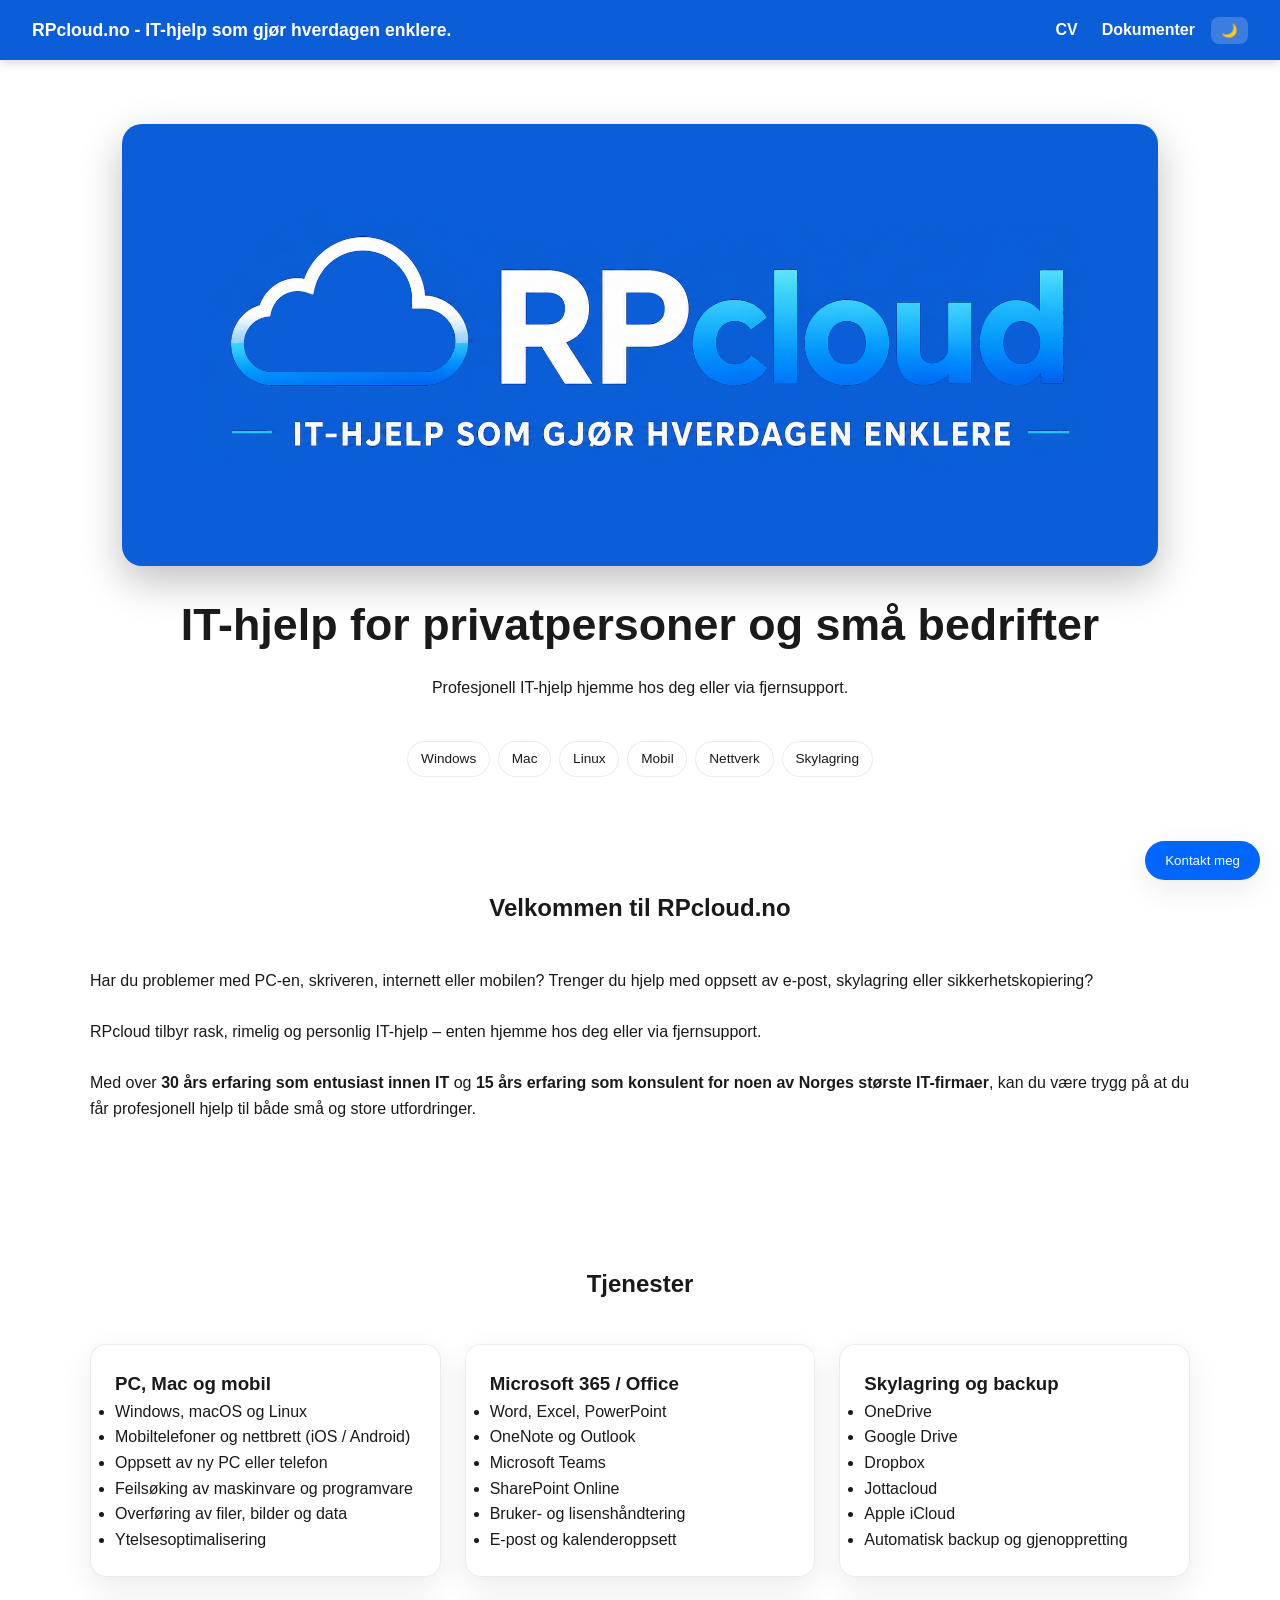
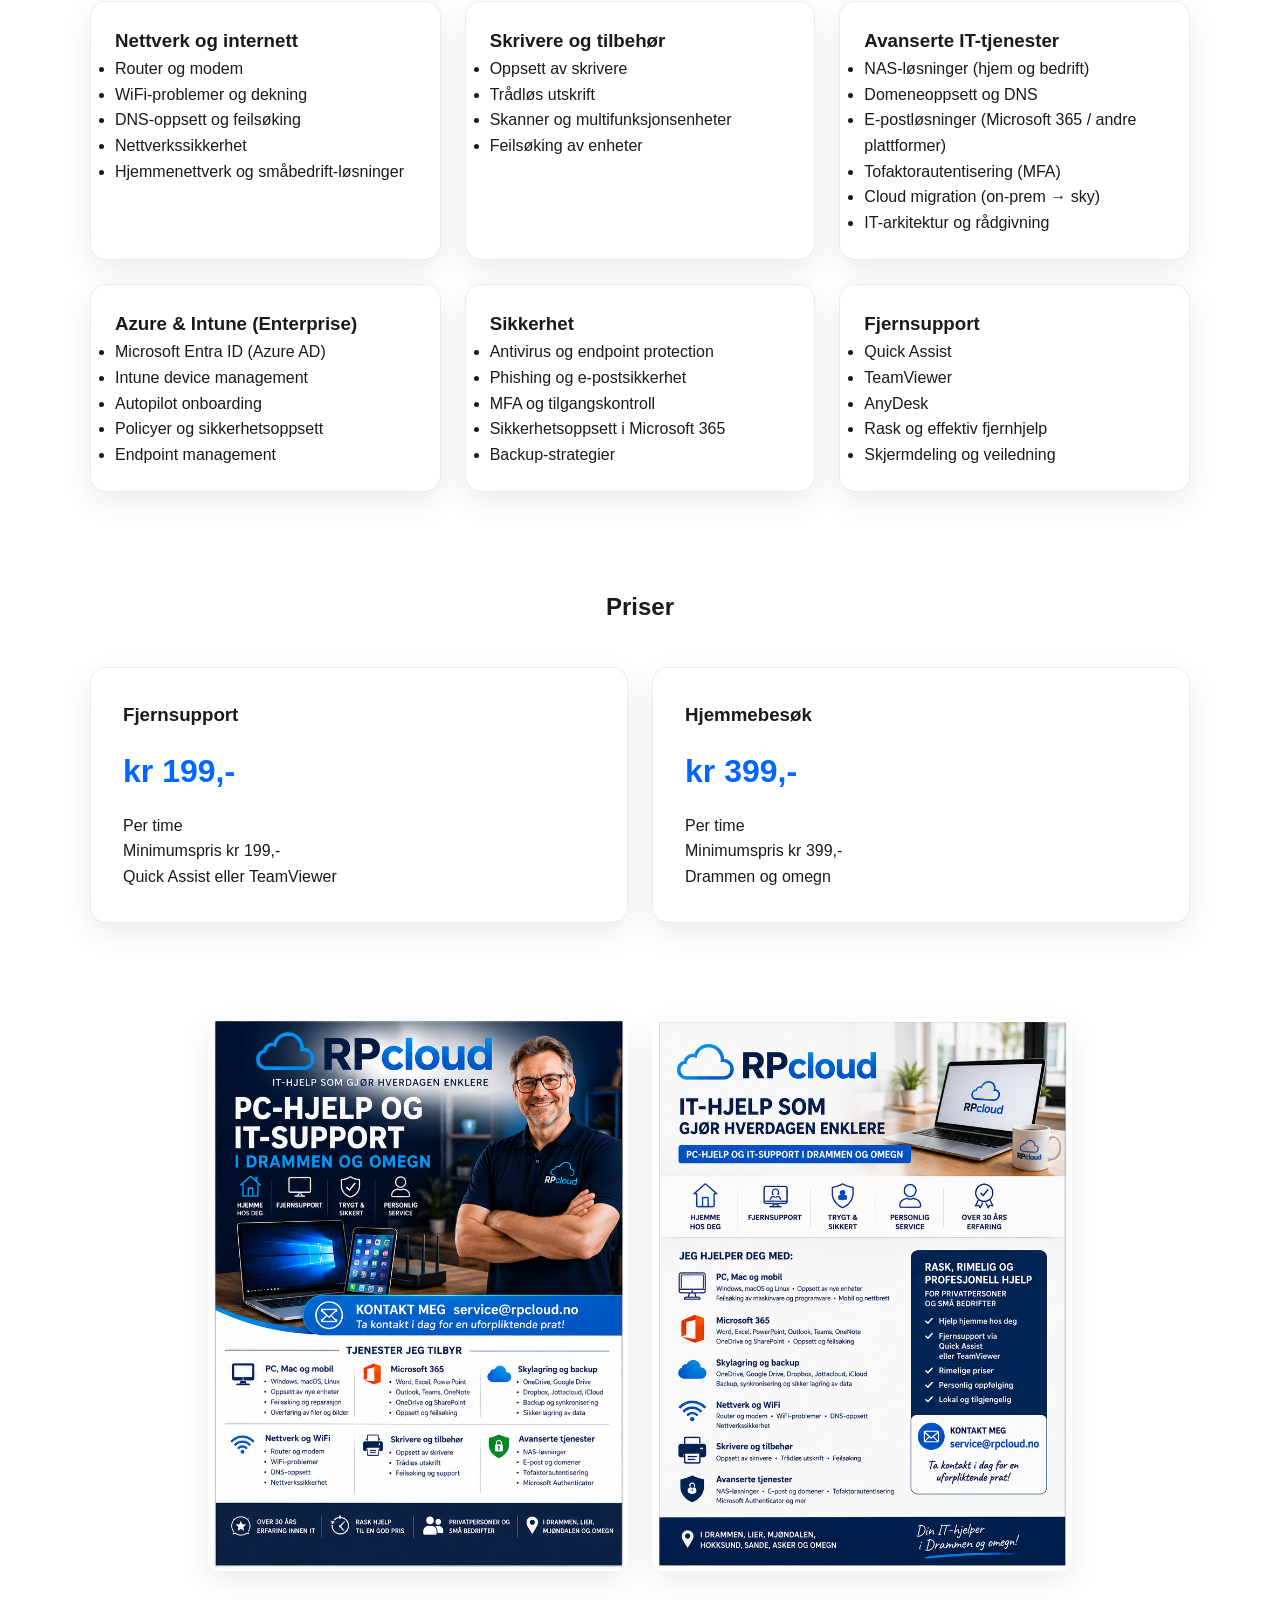
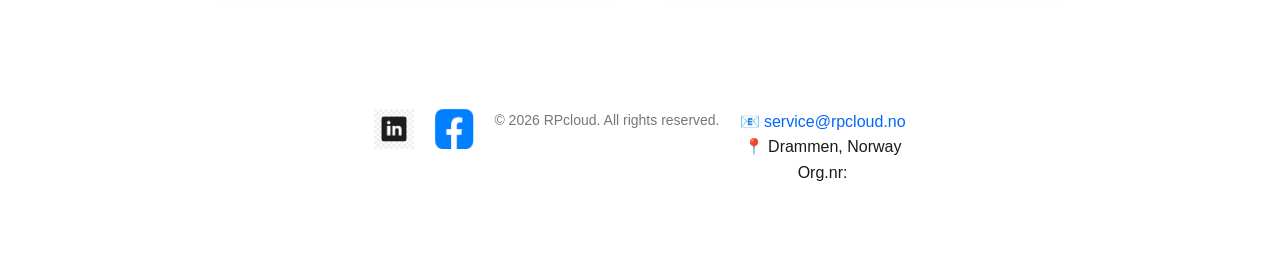
==== commit bb9a0068: "Update index.html Removed Vips icon." ====
--- a/index.html
+++ b/index.html
@@ -352,11 +352,6 @@
       <img src="assets/img/ui/fb-icon.png" alt="Facebook">
     </a>
 
-    <a href="https://vipps.no/" target="_blank" aria-label="Vipps">
-      <img src="assets/img/ui/vipps-icon.png" alt="Vipps">
-    </a>
-  </div>
-
   <div class="footer-copy">
     © 2026 RPcloud. All rights reserved.
   </div>
--- a/assets/css/styles.css
+++ b/assets/css/styles.css
@@ -998,4 +998,12 @@
     .hero-logo {
         max-width: 280px;
     }
+}
+#modalText {
+    white-space: pre-line;
+}
+.card-grid {
+    display: grid;
+    grid-template-columns: repeat(auto-fit, minmax(280px, 1fr));
+    gap: 1.5rem;
 }
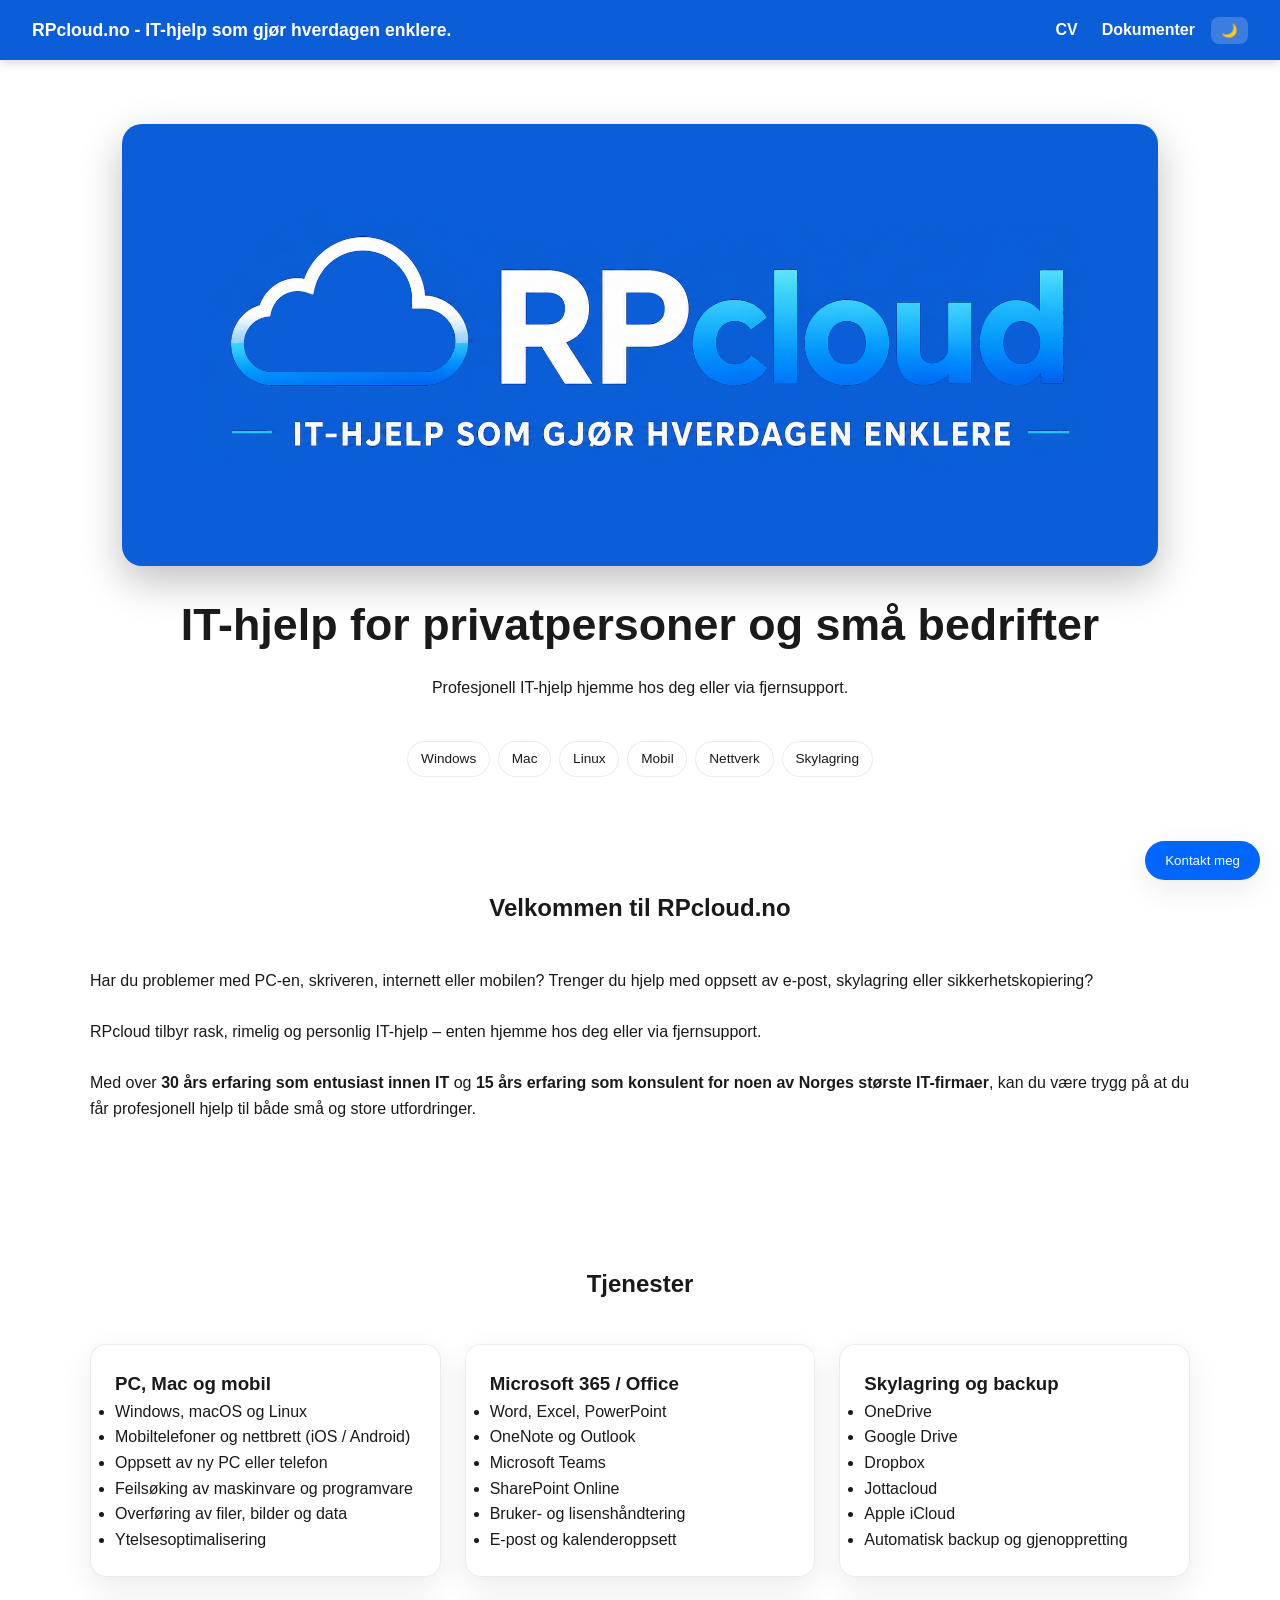
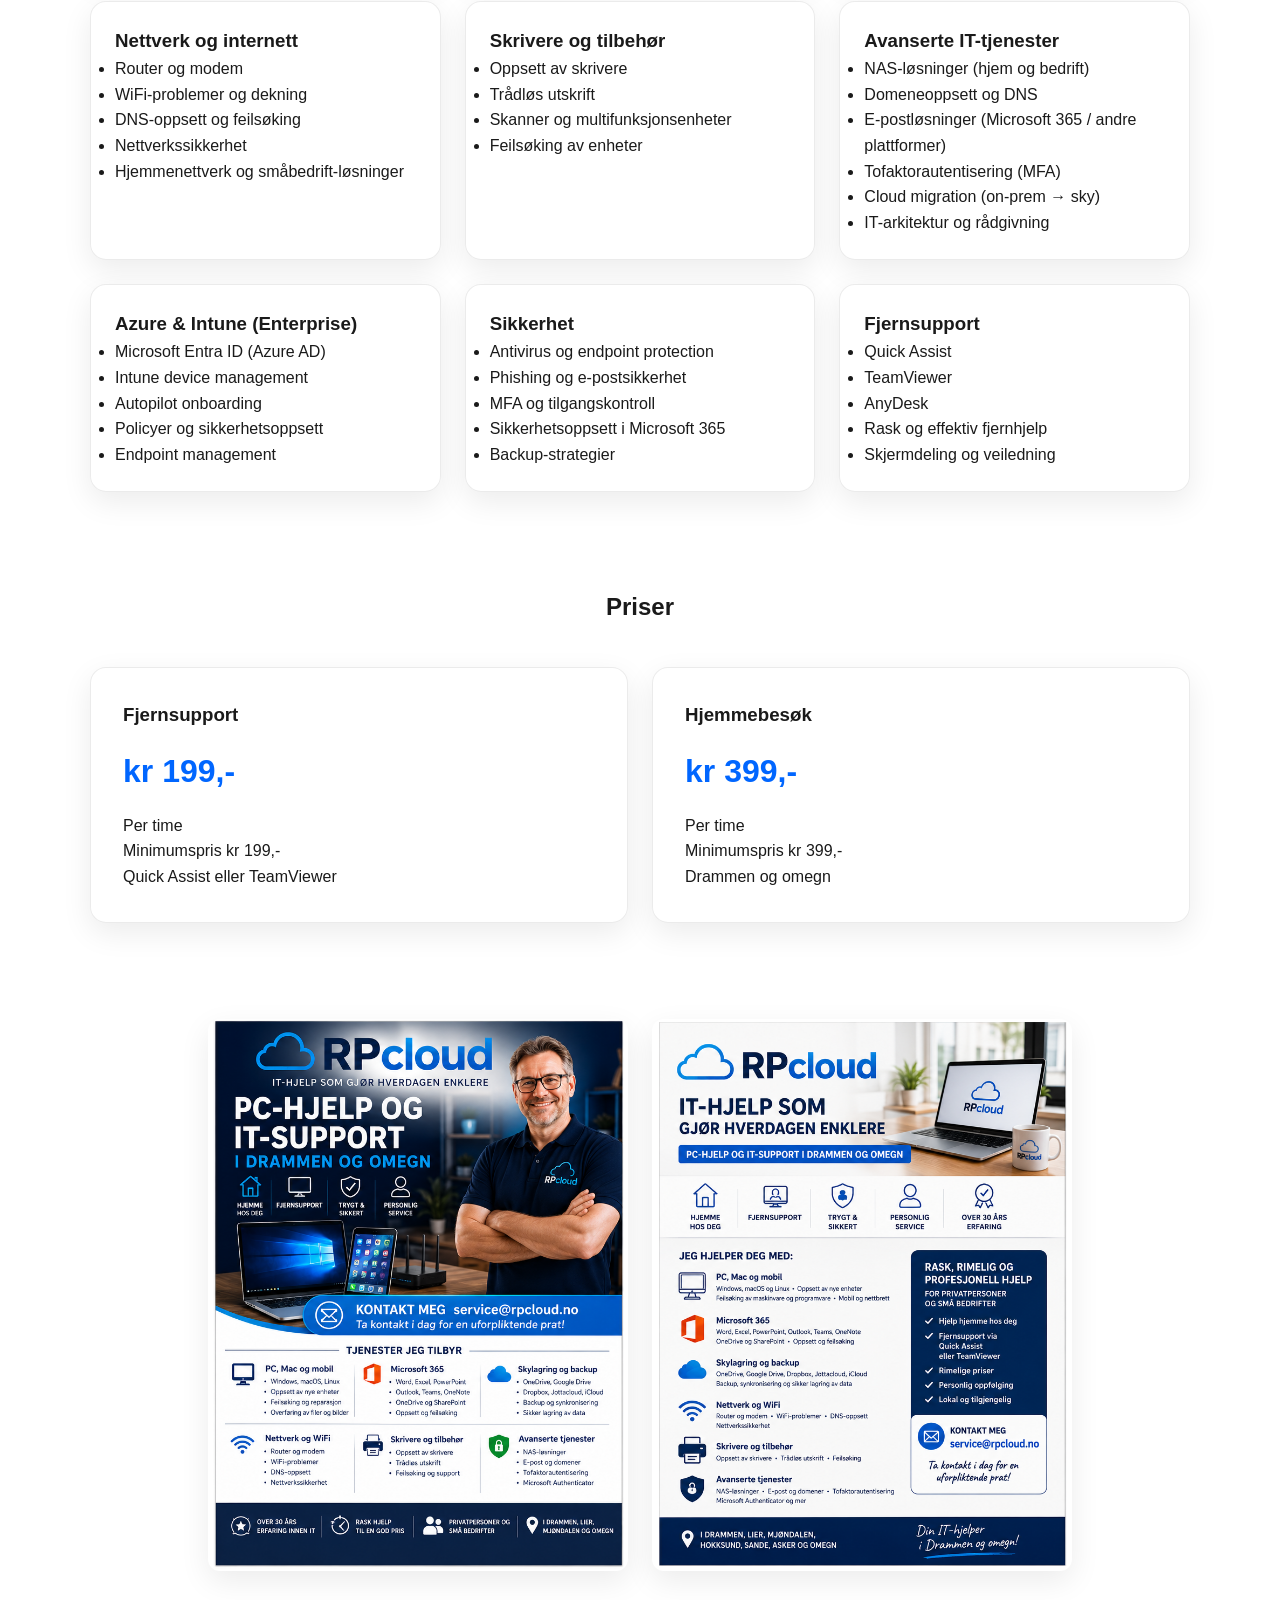
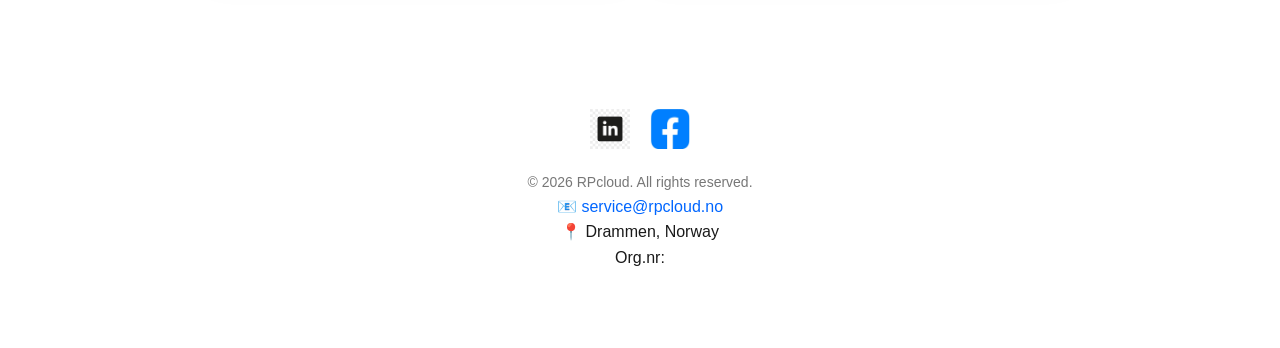
==== commit 006d6308: "Update index.html" ====
--- a/index.html
+++ b/index.html
@@ -351,6 +351,8 @@
     <a href="https://www.facebook.com/profile.php?id=61590900236320" target="_blank" aria-label="Facebook">
       <img src="assets/img/ui/fb-icon.png" alt="Facebook">
     </a>
+    
+  </div>
 
   <div class="footer-copy">
     © 2026 RPcloud. All rights reserved.
